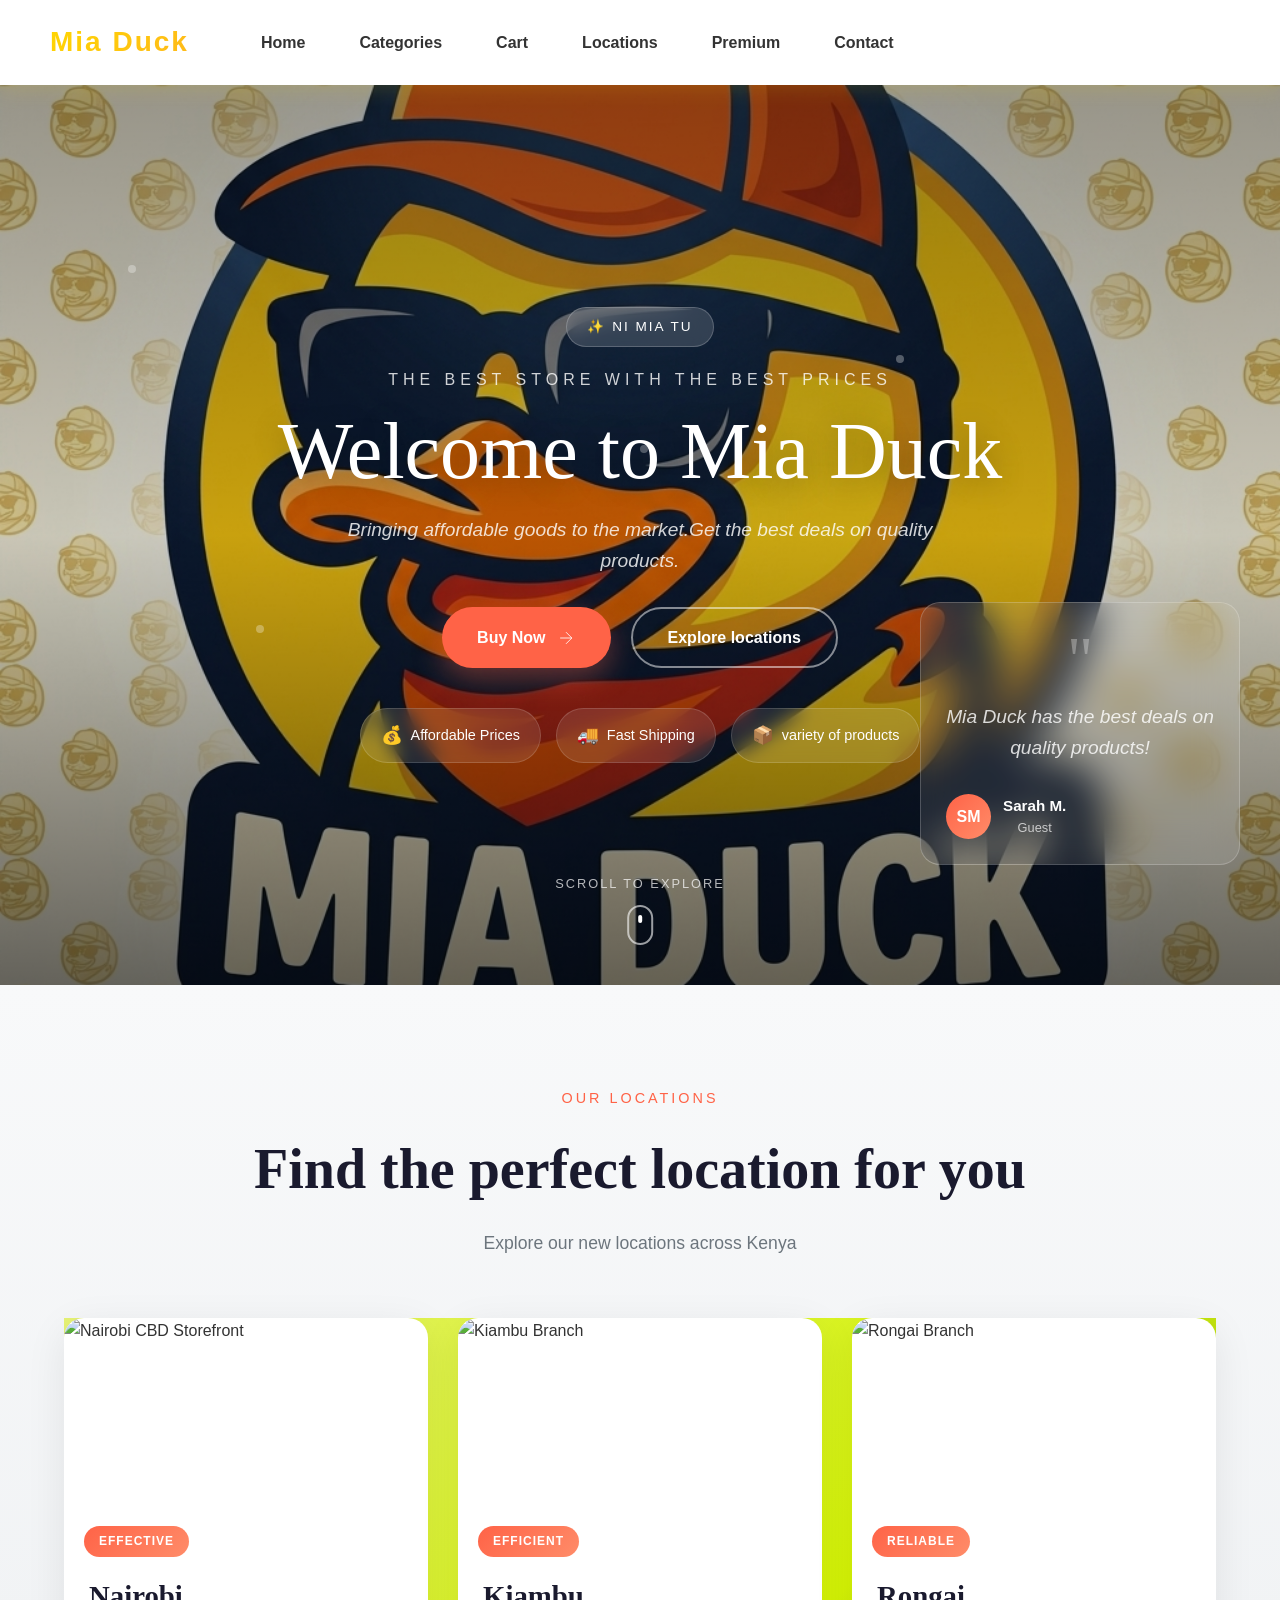
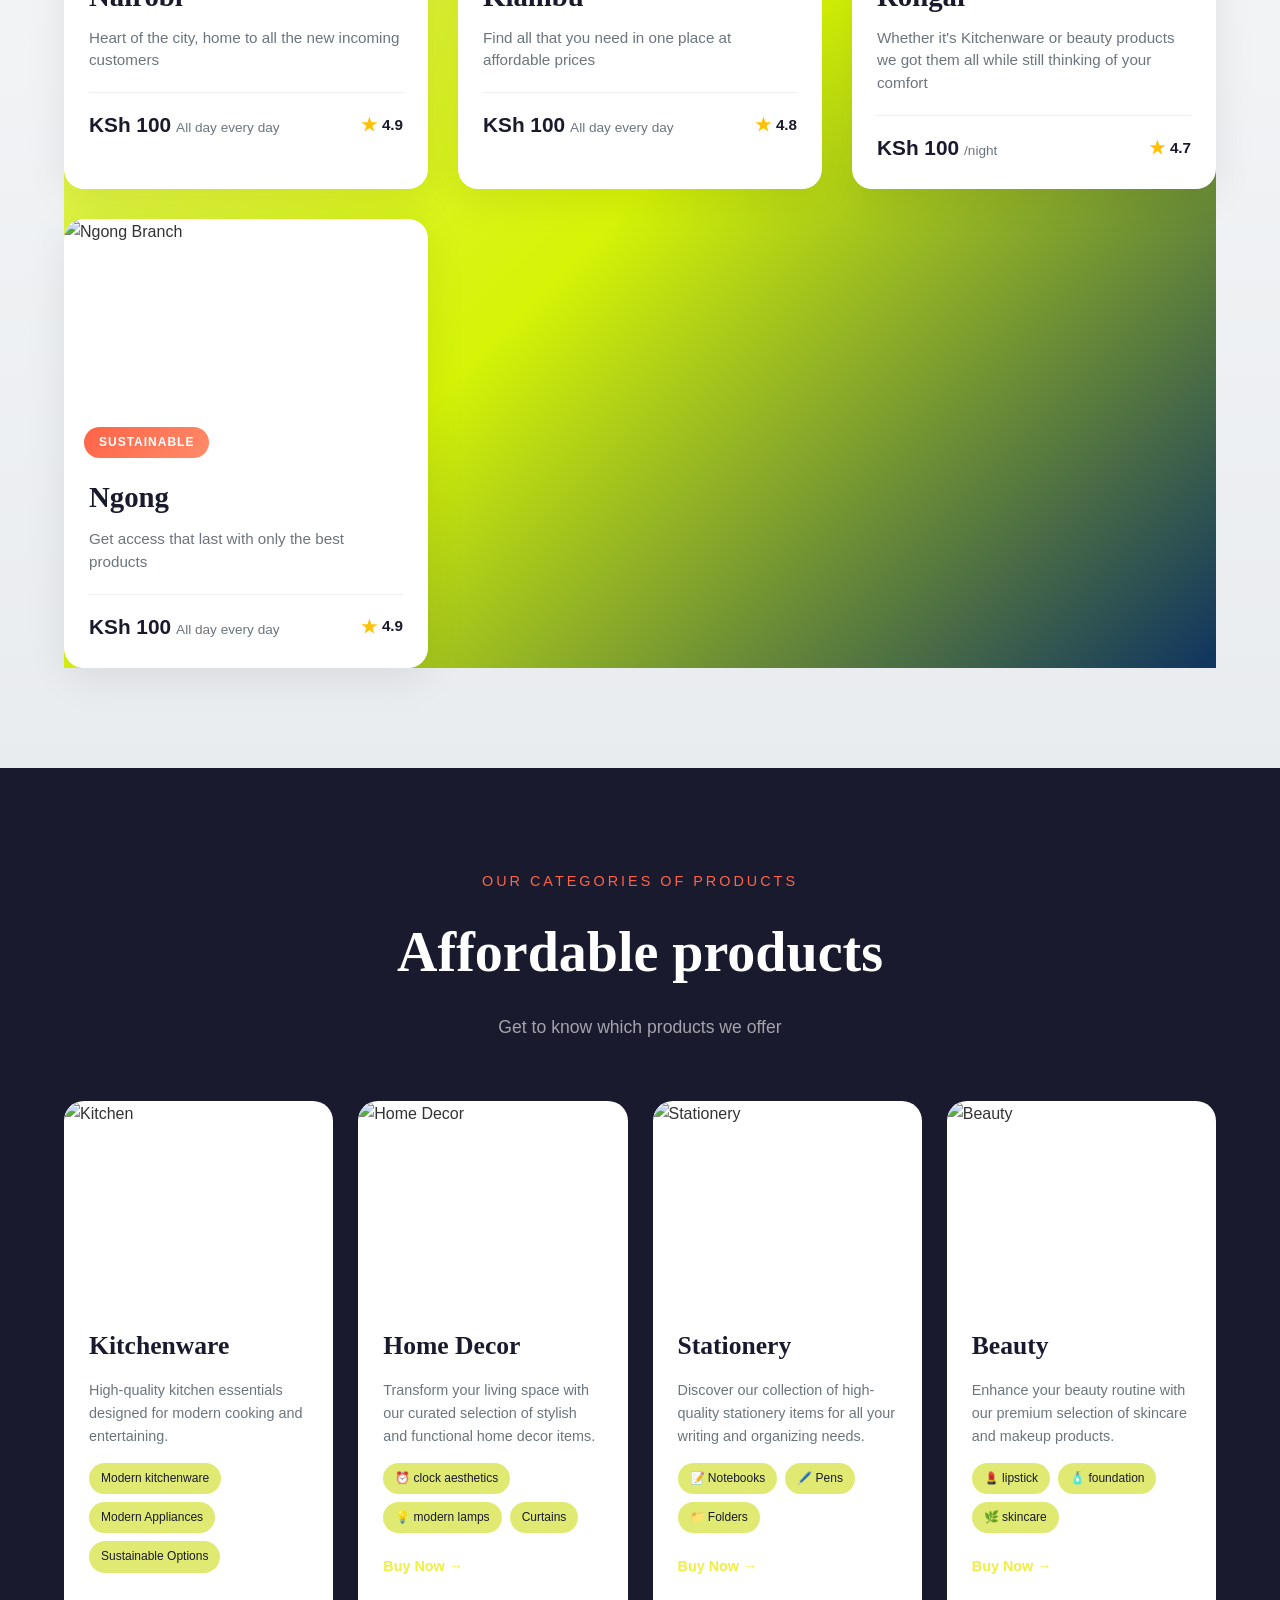
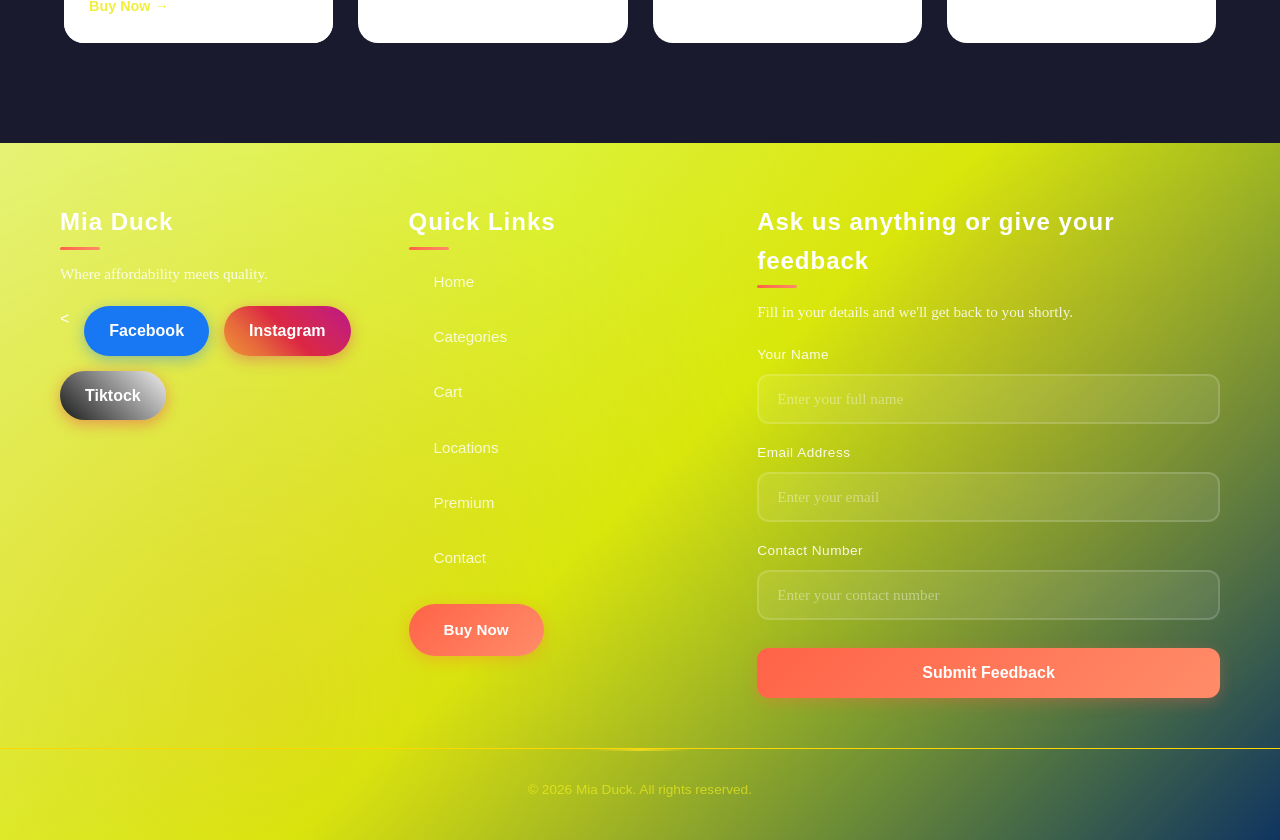
==== index.html @ 09e0064b "Fix : force case rename to lowercase index.html" ====
<!DOCTYPE html>
<html lang="en">
<head>
    <meta charset="UTF-8">
    <meta name="viewport" content="width=device-width, initial-scale=1.0">
    <title>Mia Duck</title>
    <link rel="stylesheet" href="home.css">
</head>
<body>
     <nav class="navbar">
        <div class="logo">Mia Duck</div>
        <ul class="nav-links">
            <li><a href="index.html">Home</a></li>
            <li><a href="categories.html">Categories</a></li>
            <li><a href="cart.html">Cart</a></li>
            <li><a href="locations.html">Locations</a></li>
            <li><a href="premium.html">Premium</a></li>
            <li><a href="contact.html">Contact</a>
        </ul>
        
    </nav>
    <header class="hero">
        <!-- Image  Background -->
        <div class="image-bg">
            <img src="Gemini_Generated_Image_yp2f8jyp2f8jyp2f.png" alt="Background Image" style="width: 100%; height: 100%; object-fit: cover; position: absolute; top: 50%; left: 50%; transform: translate(-50%, -50%); min-width: 100%; min-height: 100%;">
        </div>
        
        <!-- Dark Overlay -->
        <div class="vignet-overlay"></div>

        <!-- Floating Particles for Interactivity -->
        <div class="particles">
            <span></span><span></span><span></span><span></span><span></span>
        </div>
        
        <!-- Hero Content Container -->
        <div class="hero-content">
            <div class="hero-badge">✨ Ni mia tu</div>
            <span class="hero-subtitle">The best store with the best prices</span>
            <h1>Welcome to Mia Duck</h1>
            <p class="hero-description">Bringing affordable goods to the market.Get the best deals on quality products.</p>

            <div class="hero-buttons">
                <a href="cart.html#cart" class="btn-primary">
                    <span>Buy Now</span>
                    <svg viewBox="0 0 24 24" fill="none" stroke="currentColor"><path d="M5 12h14M12 5l7 7-7 7"/></svg>
                </a>
                <a href="#locations" class="btn-secondary">Explore locations</a>
            </div>

            <!-- Feature Pills -->
            <div class="feature-pills">
                <div class="pill">
                    <span class="pill-icon">💰</span>
                    <span>Affordable Prices</span>
                </div>
                <div class="pill">
                    <span class="pill-icon">🚚</span>
                    <span>Fast Shipping</span>
                </div>
                <div class="pill">
                    <span class="pill-icon">📦</span>
                    <span>variety of products</span>
                </div>
            </div>
        </div>

        <!-- Scroll Indicator -->
        <div class="scroll-indicator">
            <span>Scroll to explore</span>
            <div class="mouse">
                <div class="wheel"></div>
            </div>
        </div>
        
        <!-- Testimonial Card -->
        <div class="testimonial-card">
            <div class="quote-icon">"</div>
            <p class="testimonial-text">Mia Duck has the best deals on quality products!</p>
            <div class="testimonial-author">
                <div class="author-avatar">SM</div>
                <div class="author-info">
                    <span class="author-name">Sarah M.</span>
                    <span class="author-location">Guest</span>
                </div>
            </div>
        </div>
    </header>

    <!-- Locations Section -->
    <section class="locations-section" id="locations">
        <div class="section-header">
            <span class="section-subtitle">Our Locations</span>
            <h2 class="section-title">Find the perfect location for you</h2>
            <p class="section-description">Explore our new locations across Kenya</p>
        </div>

        <div class="locations-grid">
            <!-- Nairobi -->
            <div class="location-card">
                <div class="card-image">
                    <img src="https://images.unsplash.com/photo-1595991209266-5ff5a3a2f008?w=600&auto=format&fit=crop&q=60&ixlib=rb-4.1.0&ixid=M3wxMjA3fDB8MHxzZWFyY2h8M3x8dG93biUyMHN0b3JlcyUyMGFuZCUyMHNob3BzJTIwaW5zaWRlfGVufDB8fDB8fHww" alt="Nairobi CBD Storefront">
                    <div class="card-overlay">
                        <span class="view-btn">View Details</span>
                    </div>
                </div>
                <div class="card-content">
                    <div class="location-badge">Effective</div>
                    <h3 class="location-name">Nairobi</h3>
                    <p class="location-desc">Heart of the city, home to all the new incoming customers</p>
                    <div class="card-footer">
                        <div class="price">
                            <span class="price-amount">KSh 100</span>
                            <span class="price-period">All day every day</span>
                        </div>
                        <div class="rating">
                            <span class="star">★</span>
                            <span>4.9</span>
                        </div>
                    </div>
                </div>
            </div>

            <!-- Kiambu -->
            <div class="location-card">
                <div class="card-image">
                    <img src="https://images.unsplash.com/photo-1687703817595-2c6bf55e53c0?w=600&auto=format&fit=crop&q=60&ixlib=rb-4.1.0&ixid=M3wxMjA3fDB8MHxzZWFyY2h8MTF8fHRvd24lMjBzdG9yZXMlMjBhbmQlMjBzaG9wcyUyMGluc2lkZXxlbnwwfHwwfHx8MA%3D%3D" alt="Kiambu Branch">
                    <div class="card-overlay">
                        <span class="view-btn">View Details</span>
                    </div>
                </div>
                <div class="card-content">
                    <div class="location-badge">Efficient</div>
                    <h3 class="location-name">Kiambu</h3>
                    <p class="location-desc">Find all that you need in one place at affordable prices</p>
                    <div class="card-footer">
                        <div class="price">
                            <span class="price-amount">KSh 100</span>
                            <span class="price-period">All day every day</span>
                        </div>
                        <div class="rating">
                            <span class="star">★</span>
                            <span>4.8</span>
                        </div>
                    </div>
                </div>
            </div>

            <!-- Rongai -->
            <div class="location-card">
                <div class="card-image">
                    <img src="https://images.unsplash.com/photo-1601598851547-4302969d0614?w=600&auto=format&fit=crop&q=60&ixlib=rb-4.1.0&ixid=M3wxMjA3fDB8MHxzZWFyY2h8MTh8fHN0b3JlfGVufDB8fDB8fHww" alt="Rongai Branch">
                    <div class="card-overlay">
                        <span class="view-btn">View Details</span>
                    </div>
                </div>
                <div class="card-content">
                    <div class="location-badge">Reliable</div>
                    <h3 class="location-name">Rongai</h3>
                    <p class="location-desc">Whether it's Kitchenware or beauty products we got them all while still thinking of your comfort</p>
                    <div class="card-footer">
                        <div class="price">
                            <span class="price-amount">KSh 100</span>
                            <span class="price-period">/night</span>
                        </div>
                        <div class="rating">
                            <span class="star">★</span>
                            <span>4.7</span>
                        </div>
                    </div>
                </div>
            </div>

            <!-- Ngong -->
            <div class="location-card">
                <div class="card-image">
                    <img src="https://images.unsplash.com/photo-1441986300917-64674bd600d8?w=600&auto=format&fit=crop&q=60&ixlib=rb-4.1.0&ixid=M3wxMjA3fDB8MHxzZWFyY2h8NHx8c3RvcmV8ZW58MHx8MHx8fDA%3D" alt="Ngong Branch">
                    <div class="card-overlay">
                        <span class="view-btn">View Details</span>
                    </div>
                </div>
                <div class="card-content">
                    <div class="location-badge">Sustainable</div>
                    <h3 class="location-name">Ngong</h3>
                    <p class="location-desc">Get access that last with only the best products</p>
                    <div class="card-footer">
                        <div class="price">
                            <span class="price-amount">KSh 100</span>
                            <span class="price-period">All day every day</span>
                        </div>
                        <div class="rating">
                            <span class="star">★</span>
                            <span>4.9</span>
                        </div>
                    </div>
                </div>
            </div>
        </div>
    </section>

    <!-- categories Section -->
    <section class="categories-section" id="categories">
        <div class="categories-header">
            <span class="categories-subtitle">Our categories of products</span>
            <h2 class="categories-title">Affordable products</h2>
            <p class="categories-description">Get to know which  products we offer</p>
        </div>

        <div class="categories-container">
            <!-- Kitchen -->
            <div class="category-card kitchen">
                <div class="category-image">
                    <img src="https://images.unsplash.com/photo-1556910096-6f5e72db6803?w=600&auto=format&fit=crop&q=60&ixlib=rb-4.1.0&ixid=M3wxMjA3fDB8MHxzZWFyY2h8M3x8a2l0Y2hlbndhcmV8ZW58MHx8MHx8fDA%3D" alt="Kitchen">
                    <div class="category-overlay">
                        <div class="category-icon">🍳</div>
                    </div>
                </div>
                <div class="category-content">
                    <h3 class="category-title">Kitchenware</h3>
                    <p class="category-text">High-quality kitchen essentials designed for modern cooking and entertaining.</p>
                    <div class="category-features">
                        <span> Modern kitchenware</span>
                        <span> Modern Appliances</span>
                        <span> Sustainable Options</span>
                    </div>
                    <a href="cart.html#cart" class="category-link">Buy Now →</a>
                </div>
            </div>

            <!-- home decor -->
            <div class="category-card home-decor">
                <div class="category-image">
                    <img src="https://images.unsplash.com/photo-1590490360182-c33d57733427?w=600&q=80" alt="Home Decor">
                    <div class="category-overlay">
                        <div class="category-icon">🏠</div>
                    </div>
                </div>
                <div class="category-content">
                    <h3 class="category-title">Home Decor</h3>
                    <p class="category-text">Transform your living space with our curated selection of stylish and functional home decor items.</p>
                    <div class="category-features">
                        <span>⏰ clock aesthetics</span>
                        <span>💡 modern lamps</span>
                        <span> Curtains</span>
                    </div>
                    <a href="cart.html#cart" class="category-link">Buy Now →</a>
                </div>
            </div>

            <!-- stationery -->
            <div class="category-card stationery">
                <div class="category-image">
                    <img src="https://images.unsplash.com/photo-1654931800100-2ecf6eee7c64?w=600&auto=format&fit=crop&q=60&ixlib=rb-4.1.0&ixid=M3wxMjA3fDB8MHxzZWFyY2h8Mnx8c3RhdGlvbmVyeXxlbnwwfHwwfHx8MA%3D%3D" alt="Stationery">
                    <div class="category-overlay">
                        <div class="category-icon">✏️</div>
                    </div>
                </div>
                <div class="category-content">
                    <h3 class="category-title">Stationery</h3>
                    <p class="category-text">Discover our collection of high-quality stationery items for all your writing and organizing needs.</p>
                    <div class="category-features">
                        <span>📝 Notebooks</span>
                        <span>🖊️ Pens</span>
                        <span>📁 Folders</span>
                    </div>
                    <a href="cart.html#cart" class="category-link">Buy Now →</a>
                </div>
            </div>

            <!-- Beauty -->
            <div class="category-card beauty">
                <div class="category-image">
                    <img src="https://images.unsplash.com/photo-1512496015851-a90fb38ba796?w=600&auto=format&fit=crop&q=60&ixlib=rb-4.1.0&ixid=M3wxMjA3fDB8MHxzZWFyY2h8NHx8YmVhdXR5JTIwcHJvZHVjdHN8ZW58MHx8MHx8fDA%3D" alt="Beauty">
                    <div class="category-overlay">
                        <div class="category-icon">💄</div>
                    </div>
                </div>
                <div class="category-content">
                    <h3 class="category-title">Beauty</h3>
                    <p class="category-text">Enhance your beauty routine with our premium selection of skincare and makeup products.</p>
                    <div class="category-features">
                        <span> 💄 lipstick</span>
                        <span> 🧴 foundation</span>
                        <span> 🌿 skincare</span>
                    </div>
                    <a href="cart.html#cart" class="category-link">Buy Now →</a>
                </div>
            </div>
        </div>
    </section>

    <!-- Footer with Booking Form -->
    <footer class="footer" id="book">
        <div class="footer-container">
            <div class="footer-section">
                <h3 class="footer-title">Mia Duck</h3>
                <p class="footer-text">Where affordability meets quality.</p>
                <div class="footer-social">
                    <<a href="https://www.facebook.com/xabbinar.tingo/videos/mia-duck/2273597793053835/" target="_blank" class="social-btn facebook">
                        <span>Facebook</span>
                    </a>
                    <a href="https://www.instagram.com/miaducksjongooroad_/" target="_blank" class="social-btn instagram">
                        <span>Instagram</span>
                    </a>
                    <a href="https://www.tiktok.com/discover/mia-duck-store-location" target="_blank" class="social-btn Tiktock">
                        <span>Tiktock</span>
                    </a>
                </div>
            </div>

            <div class="footer-section">
                <h3 class="footer-title">Quick Links</h3>
                <ul class="footer-links">
                    <li><a href="index.html">Home</a></li>
                    <li><a href="categories.html">Categories</a></li>
                    <li><a href="cart.html">Cart</a></li>
                    <li><a href="locations.html">Locations</a></li>
                    <li><a href="premium.html">Premium</a></li>
                    <li><a href="contact.html">Contact</a>
                </ul>
                <a href="cart.html#cart" class="footer-book-btn">Buy Now</a>
            </div>

            <div class="footer-section">
                <h3 class="footer-title">Ask us anything or give your feedback</h3>
                <p class="footer-text">Fill in your details and we'll get back to you shortly.</p>
                <form class="booking-form" action="#" method="post">
                    <div class="form-group">
                        <label for="name">Your Name</label>
                        <input type="text" id="name" name="name" placeholder="Enter your full name" required>
                    </div>
                    <div class="form-group">
                        <label for="email">Email Address</label>
                        <input type="email" id="email" name="email" placeholder="Enter your email" required>
                    </div>
                    <div class="form-group">
                        <label for="address">Contact Number</label>
                        <input type="text" id="address" name="address" placeholder="Enter your contact number" required>
                    </div>
                    <button type="submit" class="submit-btn">Submit Feedback</button>
                </form>
            </div>
        </div>
        <div class="footer-bottom">
            <p>&copy; 2026 Mia Duck. All rights reserved.</p>
        </div>
    </footer>
    <script src ="script.js"></script>
</body>
</html>
---- home.css ----
:root {
    /* Primary Theme Colors - YELLOW PALETTE */
    --primary-yellow: #ffd700;
    --primary-yellow-light: #ffed4e;
    --primary-yellow-dark: #ffb81c;
    
    /* Accent Colors */
    --dark-bg: #1a1a1a;
    --light-bg: #f8f8f8;
    --text-primary: #333;
    --text-light: #666;
    --white: #ffffff;
    
    /* Transitions & Effects */
    --transition: all 0.3s cubic-bezier(0.4, 0, 0.2, 1);
    --shadow: 0 4px 20px rgba(255, 215, 0, 0.15);
    --shadow-hover: 0 12px 40px rgba(255, 215, 0, 0.25);
}

* {
    margin: 0;
    padding: 0;
    box-sizing: border-box;
}

body {
    font-family: 'Segoe UI', Tahoma, Geneva, Verdana, sans-serif;
    color: var(--text-primary);
    background-color: var(--light-bg);
    line-height: 1.6;
}

/* =====================
   2. NAVIGATION STYLING
   ===================== */

nav {
    /* Navigation container with yellow accent */
    display: flex;
    justify-content: space-between;
    align-items: center;
    padding: 20px 50px;
    background: var(--white);
    box-shadow: var(--shadow);
    position: sticky;
    top: 0;
    z-index: 100;
    transition: var(--transition);
}

nav:hover {
    box-shadow: var(--shadow-hover);
}

.logo {
    /* Mia Duck Logo */
    font-size: 28px;
    font-weight: 800;
    background: linear-gradient(135deg, var(--primary-yellow), var(--primary-yellow-dark));
    -webkit-background-clip: text;
    -webkit-text-fill-color: transparent;
    background-clip: text;
    letter-spacing: 2px;
}

.nav-links {
    /* Navigation menu list */
    display: flex;
    list-style: none;
    gap: 30px;
    flex: 1;
    margin-left: 60px;
}

.nav-links a {
    /* Navigation links styling */
    color: var(--text-primary);
    text-decoration: none;
    font-weight: 600;
    padding: 8px 12px;
    border-radius: 4px;
    transition: var(--transition);
    position: relative;
}

.nav-links a::after {
    /* Underline animation effect on hover */
    content: '';
    position: absolute;
    bottom: 0;
    left: 0;
    width: 0;
    height: 3px;
    background: var(--primary-yellow);
    border-radius: 2px;
    transition: width 0.3s ease;
}

.nav-links a:hover::after {
    width: 100%;
}

.nav-cta-oval {
    /* Call-to-action button with yellow background */
    background: var(--primary-yellow);
    color: var(--dark-bg);
    padding: 12px 28px;
    border-radius: 25px;
    text-decoration: none;
    font-weight: 700;
    transition: var(--transition);
    cursor: pointer;
    border: 2px solid var(--primary-yellow);
}

.nav-cta-oval:hover {
    background: transparent;
    color: var(--primary-yellow);
    transform: translateY(-2px);
    box-shadow: 0 6px 20px rgba(255, 215, 0, 0.3);
}


/* Hero Section Styles */
.hero {
    display: flex;
    flex-direction: column;
    align-items: center;
    justify-content: center;
    height: 100vh;
    width: 100%;
    position: relative;
    background-size: cover;
    background-position: center;
    color: white;
    text-align: center;
    overflow: hidden;
} 

/*  image bg */
.image-bg {
    position: absolute;
    top: 0;
    left: 0;
    width: 100%;
    height: 100%;
    overflow: hidden;
    z-index: 1;
}

.image-bg img {
    width: 100%;
    height: 100%;
    object-fit: cover;
    position: absolute;
    top: 50%;
    left: 50%;
    transform: translate(-50%, -50%);

}
    

/* Floating Particles */
.particles {
    position: absolute;
    top: 0;
    left: 0;
    width: 100%;
    height: 100%;
    z-index: 3;
    pointer-events: none;
}

.particles span {
    position: absolute;
    width: 8px;
    height: 8px;
    background: rgba(255, 255, 255, 0.3);
    border-radius: 50%;
    animation: float-particle 15s infinite;
}

.particles span:nth-child(1) { left: 10%; top: 20%; animation-delay: 0s; }
.particles span:nth-child(2) { left: 20%; top: 60%; animation-delay: 2s; }
.particles span:nth-child(3) { left: 50%; top: 40%; animation-delay: 4s; }
.particles span:nth-child(4) { left: 70%; top: 30%; animation-delay: 6s; }
.particles span:nth-child(5) { left: 85%; top: 70%; animation-delay: 8s; }

@keyframes float-particle {
    0%, 100% { transform: translateY(0) scale(1); opacity: 0.3; }
    50% { transform: translateY(-100px) scale(1.5); opacity: 0.8; }
}

/* Dark Overlay */
.vignet-overlay {
    position: absolute;
    top: 0;
    left: 0;
    width: 100%;
    height: 100%;
    background: linear-gradient(
        180deg,
        rgba(0, 0, 0, 0.4) 0%,
        rgba(0, 0, 0, 0.2) 50%,
        rgba(0, 0, 0, 0.6) 100%
    );
    z-index: 2;
}

/* Hero Content */
.hero-content {
    position: relative;
    z-index: 10;
    max-width: 900px;
    padding: 20px;
    animation: fadeInUp 1s ease-out;
}

@keyframes fadeInUp {
    from { opacity: 0; transform: translateY(30px); }
    to { opacity: 1; transform: translateY(0); }
}

/* Badge */
.hero-badge {
    display: inline-block;
    background: rgba(255, 255, 255, 0.15);
    backdrop-filter: blur(10px);
    border: 1px solid rgba(255, 255, 255, 0.2);
    padding: 8px 20px;
    border-radius: 50px;
    font-size: 0.85rem;
    font-family: 'Montserrat', sans-serif;
    letter-spacing: 2px;
    text-transform: uppercase;
    margin-bottom: 20px;
}

/* Subtitle */
.hero-subtitle {
    font-size: 1rem;
    font-family: 'Montserrat', sans-serif;
    letter-spacing: 5px;
    text-transform: uppercase;
    margin-bottom: 15px;
    display: block;
    color: rgba(255, 255, 255, 0.8);
}

.hero h1 {
    font-size: clamp(2.5rem, 8vw, 5rem);
    font-family: 'Cormorant Garamond', serif;
    font-weight: 400;
    margin: 0 0 20px 0;
    line-height: 1.1;
    text-shadow: 0 4px 30px rgba(0, 0, 0, 0.3);
}

.hero-description {
    font-size: 1.2rem;
    max-width: 600px;
    margin: 0 auto 40px;
    line-height: 1.6;
    color: rgba(255, 255, 255, 0.9);
}

/* Hero Buttons */
.hero-buttons {
    display: flex;
    gap: 20px;
    justify-content: center;
    flex-wrap: wrap;
    margin-bottom: 40px;
}

.btn-primary,
.button-primary {
    display: inline-flex;
    align-items: center;
    gap: 10px;
    background: #ff6347;
    color: white;
    padding: 16px 35px;
    border-radius: 50px;
    text-decoration: none;
    font-family: 'Montserrat', sans-serif;
    font-weight: 600;
    font-size: 1rem;
    transition: all 0.3s ease;
    box-shadow: 0 10px 30px rgba(255, 99, 71, 0.4);
}

.btn-primary:hover,
.button-primary:hover {
    transform: translateY(-3px);
    box-shadow: 0 15px 40px rgba(255, 99, 71, 0.5);
}

.btn-primary svg,
.button-primary svg {
    width: 20px;
    height: 20px;
    transition: transform 0.3s ease;
}

.btn-primary:hover svg,
.button-primary:hover svg {
    transform: translateX(5px);
}

.btn-secondary,
.button-secondary {
    display: inline-block;
    background: transparent;
    color: white;
    padding: 16px 35px;
    border-radius: 50px;
    text-decoration: none;
    font-family: 'Montserrat', sans-serif;
    font-weight: 600;
    font-size: 1rem;
    border: 2px solid rgba(255, 255, 255, 0.5);
    transition: all 0.3s ease;
}

.btn-secondary:hover,
.button-secondary:hover {
    background: rgba(255, 255, 255, 0.1);
    border-color: white;
}

/* Feature Pills */
.feature-pills {
    display: flex;
    gap: 15px;
    justify-content: center;
    flex-wrap: wrap;
}

.pill {
    display: inline-flex;
    align-items: center;
    gap: 8px;
    background: rgba(255, 255, 255, 0.1);
    backdrop-filter: blur(10px);
    padding: 12px 20px;
    border-radius: 50px;
    font-family: 'Montserrat', sans-serif;
    font-size: 0.9rem;
    border: 1px solid rgba(255, 255, 255, 0.15);
    transition: all 0.3s ease;
}

.pill:hover {
    background: rgba(255, 255, 255, 0.2);
    transform: scale(1.05);
}

.pill-icon {
    font-size: 1.1rem;
}

/* Scroll Indicator */
.scroll-indicator {
    position: absolute;
    bottom: 40px;
    left: 50%;
    transform: translateX(-50%);
    z-index: 10;
    display: flex;
    flex-direction: column;
    align-items: center;
    gap: 10px;
    animation: bounce 2s infinite;
}

.scroll-indicator span {
    font-family: 'Montserrat', sans-serif;
    font-size: 0.8rem;
    letter-spacing: 2px;
    text-transform: uppercase;
    opacity: 0.7;
}

.mouse {
    width: 26px;
    height: 40px;
    border: 2px solid rgba(255, 255, 255, 0.6);
    border-radius: 20px;
    position: relative;
}

.wheel {
    width: 4px;
    height: 8px;
    background: white;
    border-radius: 2px;
    position: absolute;
    top: 8px;
    left: 50%;
    transform: translateX(-50%);
    animation: scroll-wheel 1.5s infinite;
}

@keyframes bounce {
    0%, 100% { transform: translateX(-50%) translateY(0); }
    50% { transform: translateX(-50%) translateY(10px); }
}

@keyframes scroll-wheel {
    0% { opacity: 1; top: 8px; }
    100% { opacity: 0; top: 20px; }
}

/* Testimonial Card */
.testimonial-card {
    position: absolute;
    bottom: 120px;
    right: 40px;
    z-index: 10;
    background: rgba(255, 255, 255, 0.1);
    backdrop-filter: blur(20px);
    border: 1px solid rgba(255, 255, 255, 0.2);
    border-radius: 20px;
    padding: 25px;
    max-width: 320px;
    animation: fadeInRight 1s ease-out 0.5s both;
}

@keyframes fadeInRight {
    from { opacity: 0; transform: translateX(30px); }
    to { opacity: 1; transform: translateX(0); }
}

.quote-icon {
    font-size: 4rem;
    line-height: 1;
    color: rgba(255, 255, 255, 0.3);
    font-family: Georgia, serif;
}

.testimonial-text {
    font-size: 0.95rem;
    line-height: 1.6;
    margin: 10px 0 20px;
    color: rgba(255, 255, 255, 0.9);
}

.testimonial-author {
    display: flex;
    align-items: center;
    gap: 12px;
}

.author-avatar {
    width: 45px;
    height: 45px;
    background: linear-gradient(135deg, #ff6347, #ff8c69);
    border-radius: 50%;
    display: flex;
    align-items: center;
    justify-content: center;
    font-family: 'Montserrat', sans-serif;
    font-weight: 600;
    font-size: 1rem;
}

.author-info {
    display: flex;
    flex-direction: column;
}

.author-name {
    font-family: 'Montserrat', sans-serif;
    font-weight: 600;
    font-size: 0.95rem;
}

.author-location {
    font-family: 'Montserrat', sans-serif;
    font-size: 0.8rem;
    opacity: 0.7;
}

/* Responsive */
@media (max-width: 768px) {
    .hero-buttons {
        flex-direction: column;
        align-items: center;
    }
    
    .testimonial-card {
        position: relative;
        bottom: auto;
        right: auto;
        margin: 40px auto;
        max-width: 90%;
    }
    
    .feature-pills {
        gap: 10px;
    }
    
    .pill {
        padding: 10px 15px;
        font-size: 0.8rem;
    }
}



/* Footer Styles */
.footer {
    background: linear-gradient(135deg, #e6f275 0%, #d5f406 50%, #0f3460 100%);
    padding: 60px 0 20px;
    position: relative;
    overflow: hidden;
}

.footer::before {
    content: '';
    position: absolute;
    top: 0;
    left: 0;
    width: 100%;
    height: 100%;
    background: 
        radial-gradient(circle at 20% 80%, rgba(255, 99, 71, 0.15) 0%, transparent 50%),
        radial-gradient(circle at 80% 20%, rgba(255, 99, 71, 0.12) 0%, transparent 40%),
        radial-gradient(circle at 50% 50%, rgba(255, 99, 71, 0.05) 0%, transparent 70%);
    pointer-events: none;
    animation: footerGlow 8s ease-in-out infinite alternate;
}

@keyframes footerGlow {
    0% { opacity: 0.8; }
    100% { opacity: 1; }
}

.footer-container {
    max-width: 1200px;
    margin: 0 auto;
    padding: 0 20px;
    display: grid;
    grid-template-columns: 1fr 1fr 1.5fr;
    gap: 40px;
    position: relative;
    z-index: 1;
}

.footer-section {
    color: white;
    transition: transform 0.3s ease;
}

.footer-section:hover {
    transform: translateY(-5px);
}

.footer-title {
    font-family: 'Montserrat', sans-serif;
    font-size: 1.5rem;
    font-weight: 700;
    margin-bottom: 20px;
    color: #fff;
    letter-spacing: 1px;
    position: relative;
    display: inline-block;
}

.footer-title::after {
    content: '';
    position: absolute;
    bottom: -8px;
    left: 0;
    width: 40px;
    height: 3px;
    background: linear-gradient(90deg, #ff6347, #ff8c69);
    border-radius: 2px;
    transition: width 0.3s ease;
}

.footer-section:hover .footer-title::after {
    width: 80px;
}

.footer-text {
    font-family: 'Georgia', serif;
    font-size: 0.95rem;
    line-height: 1.6;
    opacity: 0.85;
    margin-bottom: 20px;
}

.footer-social {
    display: flex;
    gap: 15px;
    flex-wrap: wrap;
}

.contact-card.social {
    grid-column: 1 / -1;
    max-width: 500px;
    margin: 0 auto;
}

.social-links {
    display: flex;
    justify-content: center;
    gap: 15px;
    flex-wrap: wrap;
    margin-top: 15px;
}

.social-btn {
    display: flex;
    align-items: center;
    justify-content: center;
    padding: 12px 25px;
    border-radius: 30px;
    text-decoration: none;
    color: white;
    font-weight: 600;
    transition: transform 0.3s, box-shadow 0.3s;
}

.social-btn:hover {
    transform: scale(1.1);
}

.social-btn.facebook {
    background: #1877f2;
    box-shadow: 0 4px 15px rgba(24, 119, 242, 0.4);
}

.social-btn.instagram {
    background: linear-gradient(45deg, #f09433, #e6683c, #dc2743, #cc2366, #bc1888);
    box-shadow: 0 4px 15px rgba(225, 48, 108, 0.4);
}


.social-btn.Tiktock {
    background: linear-gradient(45deg, #191a1a, #f0eeef);
    box-shadow: 0 4px 15px rgba(238, 29, 82, 0.4);
}

.footer-links {
    list-style: none;
    padding: 0;
    margin: 0 0 25px 0;
}

.footer-links li {
    margin-bottom: 15px;
    position: relative;
}

.footer-links li a {
    color: rgba(255, 255, 255, 0.8);
    text-decoration: none;
    font-family: 'Montserrat', sans-serif;
    font-size: 0.95rem;
    transition: all 0.3s ease;
    display: inline-block;
    position: relative;
    padding: 8px 0;
    padding-left: 25px;
}

.footer-links li a::before {
    content: '→';
    position: absolute;
    left: 0;
    opacity: 0;
    transform: translateX(-10px);
    transition: all 0.3s ease;
    color: #ff6347;
}

.footer-links li a::after {
    content: '';
    position: absolute;
    bottom: 0;
    left: 0;
    width: 0;
    height: 2px;
    background: linear-gradient(90deg, #ff6347, #ff8c69);
    transition: width 0.3s ease;
}

.footer-links li a:hover {
    opacity: 1;
    padding-left: 30px;
    color: #fff;
}

.footer-links li a:hover::before {
    opacity: 1;
    transform: translateX(0);
}

.footer-links li a:hover::after {
    width: 100%;
}

.footer-book-btn {
    display: inline-block;
    padding: 14px 35px;
    background: linear-gradient(135deg, #ff6347, #ff8c69);
    color: white;
    text-decoration: none;
    border-radius: 50px;
    font-family: 'Montserrat', sans-serif;
    font-weight: 600;
    font-size: 0.95rem;
    transition: all 0.4s cubic-bezier(0.175, 0.885, 0.32, 1.275);
    box-shadow: 0 4px 15px rgba(255, 99, 71, 0.3);
    position: relative;
    overflow: hidden;
}

.footer-book-btn::before {
    content: '';
    position: absolute;
    top: 0;
    left: 0;
    width: 100%;
    height: 100%;
    background: linear-gradient(135deg, #ff8c69, #ffa07a);
    opacity: 0;
    transition: opacity 0.3s ease;
}

.footer-book-btn:hover {
    transform: translateY(-4px) scale(1.02);
    box-shadow: 0 12px 35px rgba(255, 99, 71, 0.5);
}

.footer-book-btn:hover::before {
    opacity: 1;
}

/* Booking Form */
.booking-form {
    display: flex;
    flex-direction: column;
    gap: 18px;
}

.form-group {
    display: flex;
    flex-direction: column;
    gap: 8px;
    position: relative;
}

.form-group label {
    font-family: 'Montserrat', sans-serif;
    font-size: 0.85rem;
    font-weight: 500;
    color: rgba(255, 255, 255, 0.9);
    letter-spacing: 0.5px;
    transition: color 0.3s ease;
}

.form-group input {
    padding: 14px 18px;
    border: 2px solid rgba(255, 255, 255, 0.15);
    border-radius: 12px;
    background: rgba(255, 255, 255, 0.08);
    color: white;
    font-family: 'Georgia', serif;
    font-size: 0.95rem;
    transition: all 0.3s ease;
    outline: none;
}

.form-group input::placeholder {
    color: rgba(255, 255, 255, 0.4);
}

.form-group input:focus {
    border-color: #ff6347;
    background: rgba(255, 255, 255, 0.12);
    box-shadow: 0 0 0 4px rgba(255, 99, 71, 0.15);
    transform: translateX(5px);
}

.form-group input:focus + label {
    color: #ff6347;
}

.submit-btn {
    padding: 16px 35px;
    background: linear-gradient(135deg, #ff6347, #ff8c69);
    color: white;
    border: none;
    border-radius: 12px;
    font-family: 'Montserrat', sans-serif;
    font-weight: 600;
    font-size: 1rem;
    cursor: pointer;
    transition: all 0.4s cubic-bezier(0.175, 0.885, 0.32, 1.275);
    box-shadow: 0 4px 15px rgba(255, 99, 71, 0.3);
    margin-top: 10px;
    position: relative;
    overflow: hidden;
}

.submit-btn::before {
    content: '';
    position: absolute;
    top: 0;
    left: -100%;
    width: 100%;
    height: 100%;
    background: linear-gradient(90deg, transparent, rgba(255,255,255,0.3), transparent);
    transition: left 0.5s ease;
}

.submit-btn:hover {
    transform: translateY(-4px) scale(1.02);
    box-shadow: 0 12px 40px rgba(255, 99, 71, 0.6);
}

.submit-btn:hover::before {
    left: 100%;
}

.submit-btn:active {
    transform: translateY(-1px) scale(0.98);
}

.footer-bottom {
    text-align: center;
    padding: 30px 20px 20px;
    margin-top: 50px;
    border-top: 1px solid var(--primary-yellow);
    position: relative;
}

.footer-bottom::before {
    content: '';
    position: absolute;
    top: 0;
    left: 50%;
    transform: translateX(-50%);
    width: 100px;
    height: 2px;
    background: linear-gradient(90deg, transparent, #ead624, transparent);
}

.footer-bottom p {
    color: rgba(250, 247, 30, 0.6);
    font-family: 'Montserrat', sans-serif;
    font-size: 0.85rem;
    margin: 0;
    transition: color 0.3s ease;
}

.footer-bottom:hover p {
    color: rgba(237, 227, 35, 0.9);
}

/* Footer Responsive */
@media (max-width: 900px) {
    .footer-container {
        grid-template-columns: 1fr 1fr;
    }
    
    .footer-section:last-child {
        grid-column: span 2;
    }
}

@media (max-width: 600px) {
    .footer-container {
        grid-template-columns: 1fr;
    }
    
    .footer-section:last-child {
        grid-column: span 1;
    }
    
    .footer {
        padding: 40px 0 15px;
    }
    
    .footer-title {
        font-size: 1.3rem;
    }
} 
    

h1 em {
    font-style: italic;
    color: #ff6347;
}

.hero p {
    font-family: "Montserrat", sans-serif;
    font-style: italic;
    font-size: 1.2rem;
    margin-bottom: 30px;
    font-family: 'Franklin Gothic Medium', 'Arial Narrow', Arial, sans-serif;
    opacity: 0.9;
}

/* Oval Divs */
.oval-buttons {
    display: flex;
    gap: 15px;
    justify-content: center;
}

.oval-button {
    border: 3px solid rgb(18, 17, 17);
    background-color: white;
    color: rgb(10, 9, 9);
    width: 220px; /* Fixed width for uniformity */
    height: 65px; /* Fixed height for uniformity */;
    border-radius: 100px; /* Oval shape */
    text-decoration: none;
    font-size: 0.9rem;
    font-family: "Montserrat", sans-serif;
    display: flex;
    align-items: center;
    justify-content: center;
    transition: background-color 0.3s ease, color 0.3s ease;
     text-transform: uppercase;
}

.fill {
    background-color: warm sand color;
    color: white;

} 

.outline {
    border: 1px solid rgba(255, 255, 255, 0.5);
    color: white;
}

/* ========================
   LOCATIONS SECTION
   ======================== */
.locations-section {
    padding: 100px 5%;
    background: linear-gradient(180deg, #f8f9fa 0%, #e9ecef 100%);
}

.section-header {
    text-align: center;
    margin-bottom: 60px;
}

.section-subtitle {
    display: inline-block;
    font-family: 'Montserrat', sans-serif;
    font-size: 0.9rem;
    letter-spacing: 3px;
    text-transform: uppercase;
    color: #ff6347;
    margin-bottom: 15px;
}

.section-title {
    font-family: 'Cormorant Garamond', serif;
    font-size: clamp(2rem, 5vw, 3.5rem);
    color: #1a1a2e;
    margin: 0 0 15px 0;
}

.section-description {
    font-family: 'Montserrat', sans-serif;
    font-size: 1.1rem;
    color: #6c757d;
    max-width: 500px;
    margin: 0 auto;
}

/* Locations Grid */
.locations-grid {
    display: grid;
    grid-template-columns: repeat(auto-fit, minmax(280px, 1fr));
    gap: 30px;
    max-width: 1400px;
    margin: 0 auto;
    background: linear-gradient(135deg, #e6f275 0%, #d5f406 50%, #0f3460 100%);
    padding: 100px,100px;
}

/* Location Card */
.location-card {
    background: white;
    border-radius: 20px;
    overflow: hidden;
    box-shadow: 0 10px 40px rgba(0, 0, 0, 0.08);
    transition: all 0.4s cubic-bezier(0.175, 0.885, 0.32, 1.275);
    cursor: pointer;
}

.location-card:hover {
    transform: translateY(-10px);
    box-shadow: 0 20px 60px rgba(0, 0, 0, 0.15);
}

/* Card Image */
.card-image {
    position: relative;
    height: 220px;
    overflow: hidden;
}

.card-image img {
    width: 100%;
    height: 100%;
    object-fit: cover;
    transition: transform 0.5s ease;
}

.location-card:hover .card-image img {
    transform: scale(1.1);
}

/* Card Overlay */
.card-overlay {
    position: absolute;
    top: 0;
    left: 0;
    width: 100%;
    height: 100%;
    background: linear-gradient(to top, rgba(0, 0, 0, 0.7) 0%, transparent 50%);
    display: flex;
    align-items: flex-end;
    justify-content: center;
    padding-bottom: 20px;
    opacity: 0;
    transition: opacity 0.3s ease;
}

.location-card:hover .card-overlay {
    opacity: 1;
}

.view-btn {
    background: white;
    color: #1a1a2e;
    padding: 10px 25px;
    border-radius: 50px;
    font-family: 'Montserrat', sans-serif;
    font-size: 0.85rem;
    font-weight: 600;
    text-transform: uppercase;
    letter-spacing: 1px;
    transform: translateY(20px);
    transition: transform 0.3s ease;
}

.location-card:hover .view-btn {
    transform: translateY(0);
}

/* Card Content */
.card-content {
    padding: 25px;
    position: relative;
}

.location-badge {
    position: absolute;
    top: -12px;
    left: 20px;
    background: linear-gradient(135deg, #ff6347, #ff8c69);
    color: white;
    padding: 6px 15px;
    border-radius: 50px;
    font-family: 'Montserrat', sans-serif;
    font-size: 0.75rem;
    font-weight: 600;
    text-transform: uppercase;
    letter-spacing: 1px;
}

.location-name {
    font-family: 'Cormorant Garamond', serif;
    font-size: 1.8rem;
    color: #1a1a2e;
    margin: 10px 0 8px 0;
}

.location-desc {
    font-family: 'Montserrat', sans-serif;
    font-size: 0.95rem;
    color: #6c757d;
    margin-bottom: 20px;
    line-height: 1.5;
}

/* Card Footer */
.card-footer {
    display: flex;
    justify-content: space-between;
    align-items: center;
    padding-top: 15px;
    border-top: 1px solid #eee;
}

.price {
    display: flex;
    align-items: baseline;
    gap: 5px;
}

.price-amount {
    font-family: 'Montserrat', sans-serif;
    font-size: 1.3rem;
    font-weight: 700;
    color: #1a1a2e;
}

.price-period {
    font-family: 'Montserrat', sans-serif;
    font-size: 0.85rem;
    color: #6c757d;
}

.rating {
    display: flex;
    align-items: center;
    gap: 5px;
    font-family: 'Montserrat', sans-serif;
    font-size: 0.95rem;
    font-weight: 600;
    color: #1a1a2e;
}

.star {
    color: #ffc107;
    font-size: 1.1rem;
}

/* Responsive */
@media (max-width: 768px) {
    .locations-section {
        padding: 60px 5%;
    }
    
    .locations-grid {
        grid-template-columns: 1fr;
        gap: 20px;
    }
    
    .card-image {
        height: 200px;
    }
}


.oval-button:hover {
    transform: translateY(-5px)/* Subtle lift on hover */;
    box-shadow: 0 10px 20px rgba(0, 0, 0, 0.3);
};








.outline:hover {
    background-color: white;
    color: black;
    border-color: white;
}

.testimonial {
    font-style: italic;
    font-size: 1.2rem;
    margin-top: 40px;
    color: #333;
    max-width: 600px;
    text-align: center;
    opacity: 0.8;
}

/* ========================
   CATEGORIES SECTION
   ======================== */
.categories-section {
    padding: 100px 5%;
    background: #1a1a2e;
}

.categories-header {
    text-align: center;
    margin-bottom: 60px;
}

.categories-subtitle {
    display: inline-block;
    font-family: 'Montserrat', sans-serif;
    font-size: 0.9rem;
    letter-spacing: 3px;
    text-transform: uppercase;
    color: #ff6347;
    margin-bottom: 15px;
}

.categories-title {
    font-family: 'Cormorant Garamond', serif;
    font-size: clamp(2rem, 5vw, 3.5rem);
    color: white;
    margin: 0 0 15px 0;
}

.categories-description {
    font-family: 'Montserrat', sans-serif;
    font-size: 1.1rem;
    color: rgba(255, 255, 255, 0.6);
    max-width: 500px;
    margin: 0 auto;
}

/* Categories Container */
.categories-container {
    display: grid;
    grid-template-columns: repeat(4, 1fr);
    gap: 25px;
    max-width: 1400px;
    margin: 0 auto;
}

/* Category Card */
.category-card {
    background: white;
    border-radius: 20px;
    overflow: hidden;
    transition: all 0.4s cubic-bezier(0.175, 0.885, 0.32, 1.275);
    cursor: pointer;
}

.category-card:hover {
    transform: translateY(-15px) scale(1.02);
    box-shadow: 0 25px 50px rgba(0, 0, 0, 0.3);
}

/* Category Image */
.category-image {
    position: relative;
    height: 200px;
    overflow: hidden;
}

.category-image img {
    width: 100%;
    height: 100%;
    object-fit: cover;
    transition: transform 0.5s ease;
}

.category-card:hover .category-image img {
    transform: scale(1.15);
}

/* Category Overlay */
.category-overlay {
    position: absolute;
    top: 0;
    left: 0;
    width: 100%;
    height: 100%;
    background: linear-gradient(135deg, rgba(255, 99, 71, 0.8) 0%, rgba(255, 140, 105, 0.6) 100%);
    display: flex;
    align-items: center;
    justify-content: center;
    opacity: 0;
    transition: opacity 0.3s ease;
}

.category-card:hover .category-overlay {
    opacity: 1;
}

.category-icon {
    font-size: 3.5rem;
    transform: scale(0.5);
    transition: transform 0.3s ease;
}

.category-card:hover .category-icon {
    transform: scale(1);
}

/* Category Content */
.category-content {
    padding: 25px;
    background: white;
}

.category-title {
    font-family: 'Cormorant Garamond', serif;
    font-size: 1.6rem;
    color: #1a1a2e;
    margin: 0 0 12px 0;
}

.category-text {
    font-family: 'Montserrat', sans-serif;
    font-size: 0.9rem;
    color: #6c757d;
    line-height: 1.6;
    margin-bottom: 15px;
}

/* Category Features */
.category-features {
    display: flex;
    flex-wrap: wrap;
    gap: 8px;
    margin-bottom: 20px;
}

.category-features span {
    background: #e0ea72;
    padding: 6px 12px;
    border-radius: 20px;
    font-family: 'Montserrat', sans-serif;
    font-size: 0.75rem;
    color: #1a1a2e;
    font-weight: 500;
}

/* Category Link */
.category-link {
    display: inline-block;
    color: #f1ee3e;
    font-family: 'Montserrat', sans-serif;
    font-size: 0.9rem;
    font-weight: 600;
    text-decoration: none;
    transition: all 0.3s ease;
}

.category-link:hover {
    color: #1a1a2e;
    padding-left: 5px;
}

/* Responsive */
@media (max-width: 1200px) {
    .categories-container {
        grid-template-columns: repeat(2, 1fr);
    }
}

@media (max-width: 768px) {
    .categories-section {
        padding: 60px 5%;
    }

    .categories-container {
        grid-template-columns: 1fr;
        gap: 20px;
    }
    
    .category-image {
        height: 180px;
    }
}
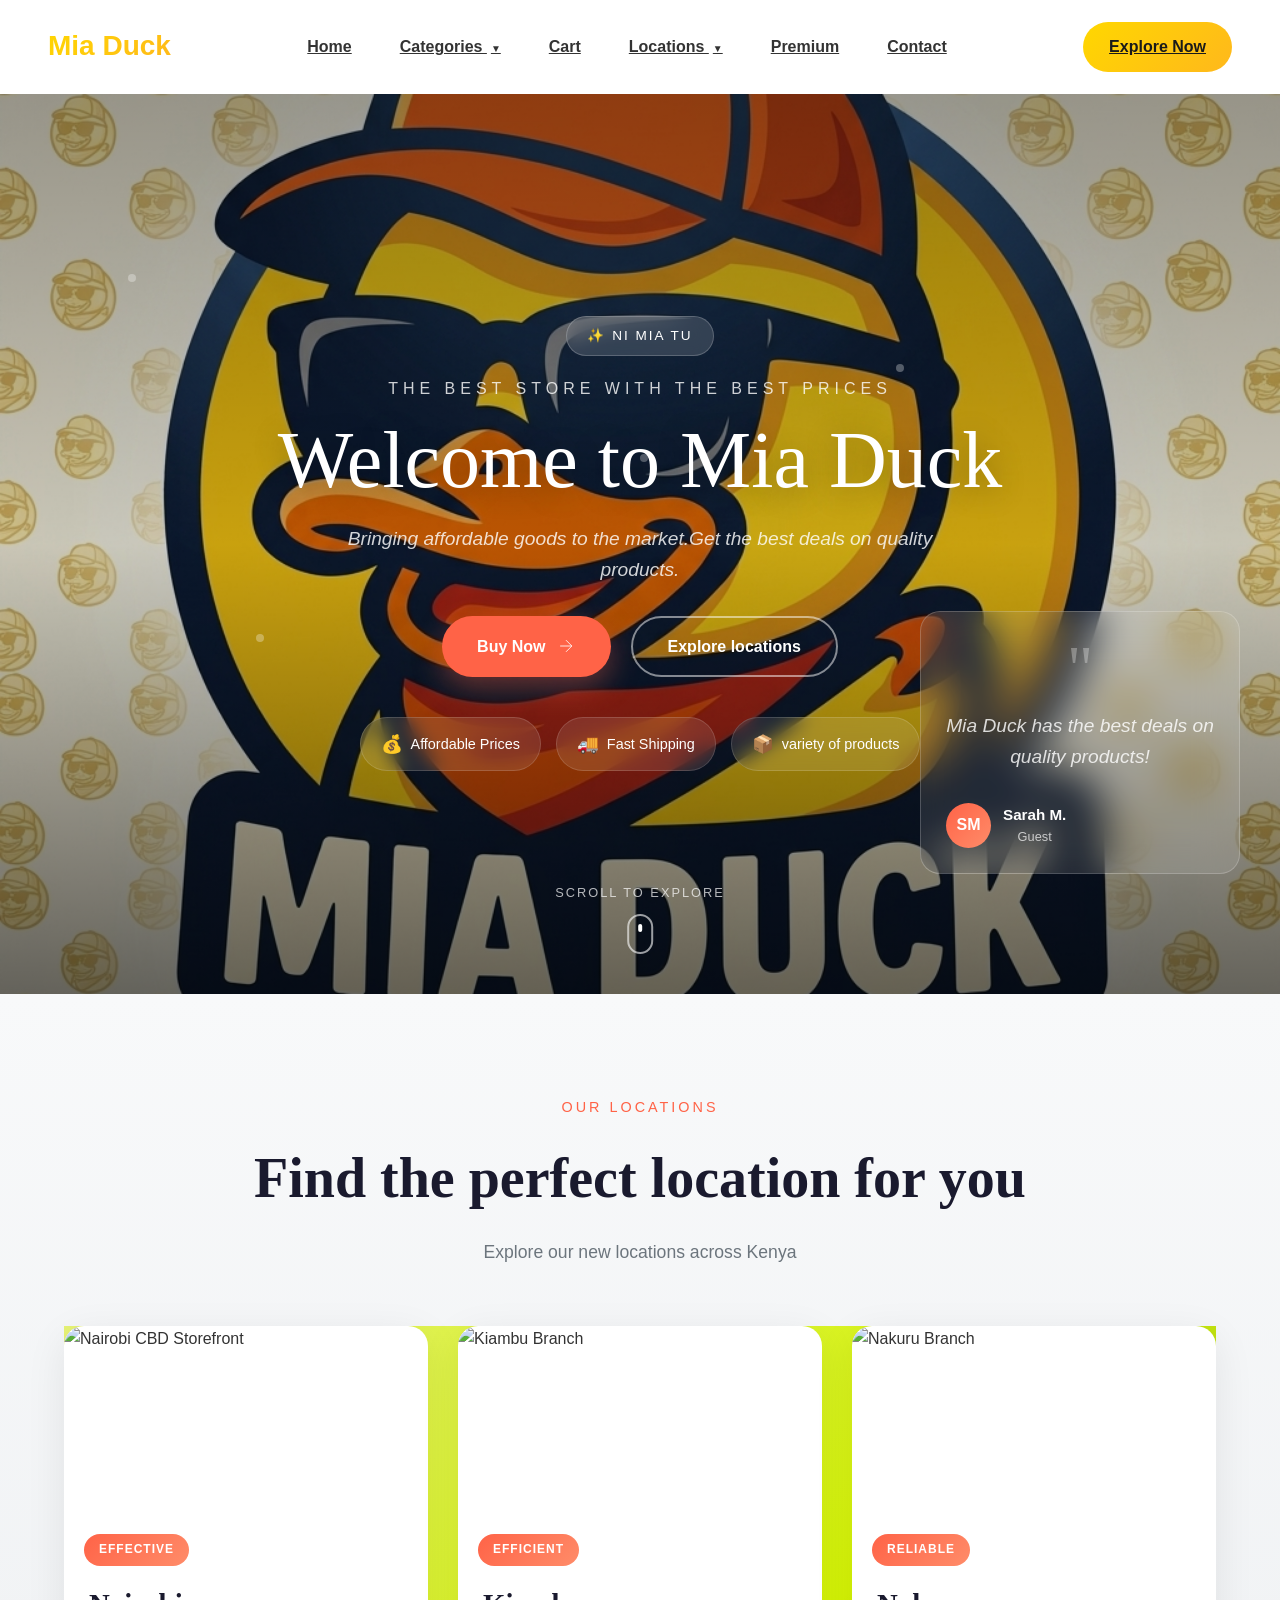
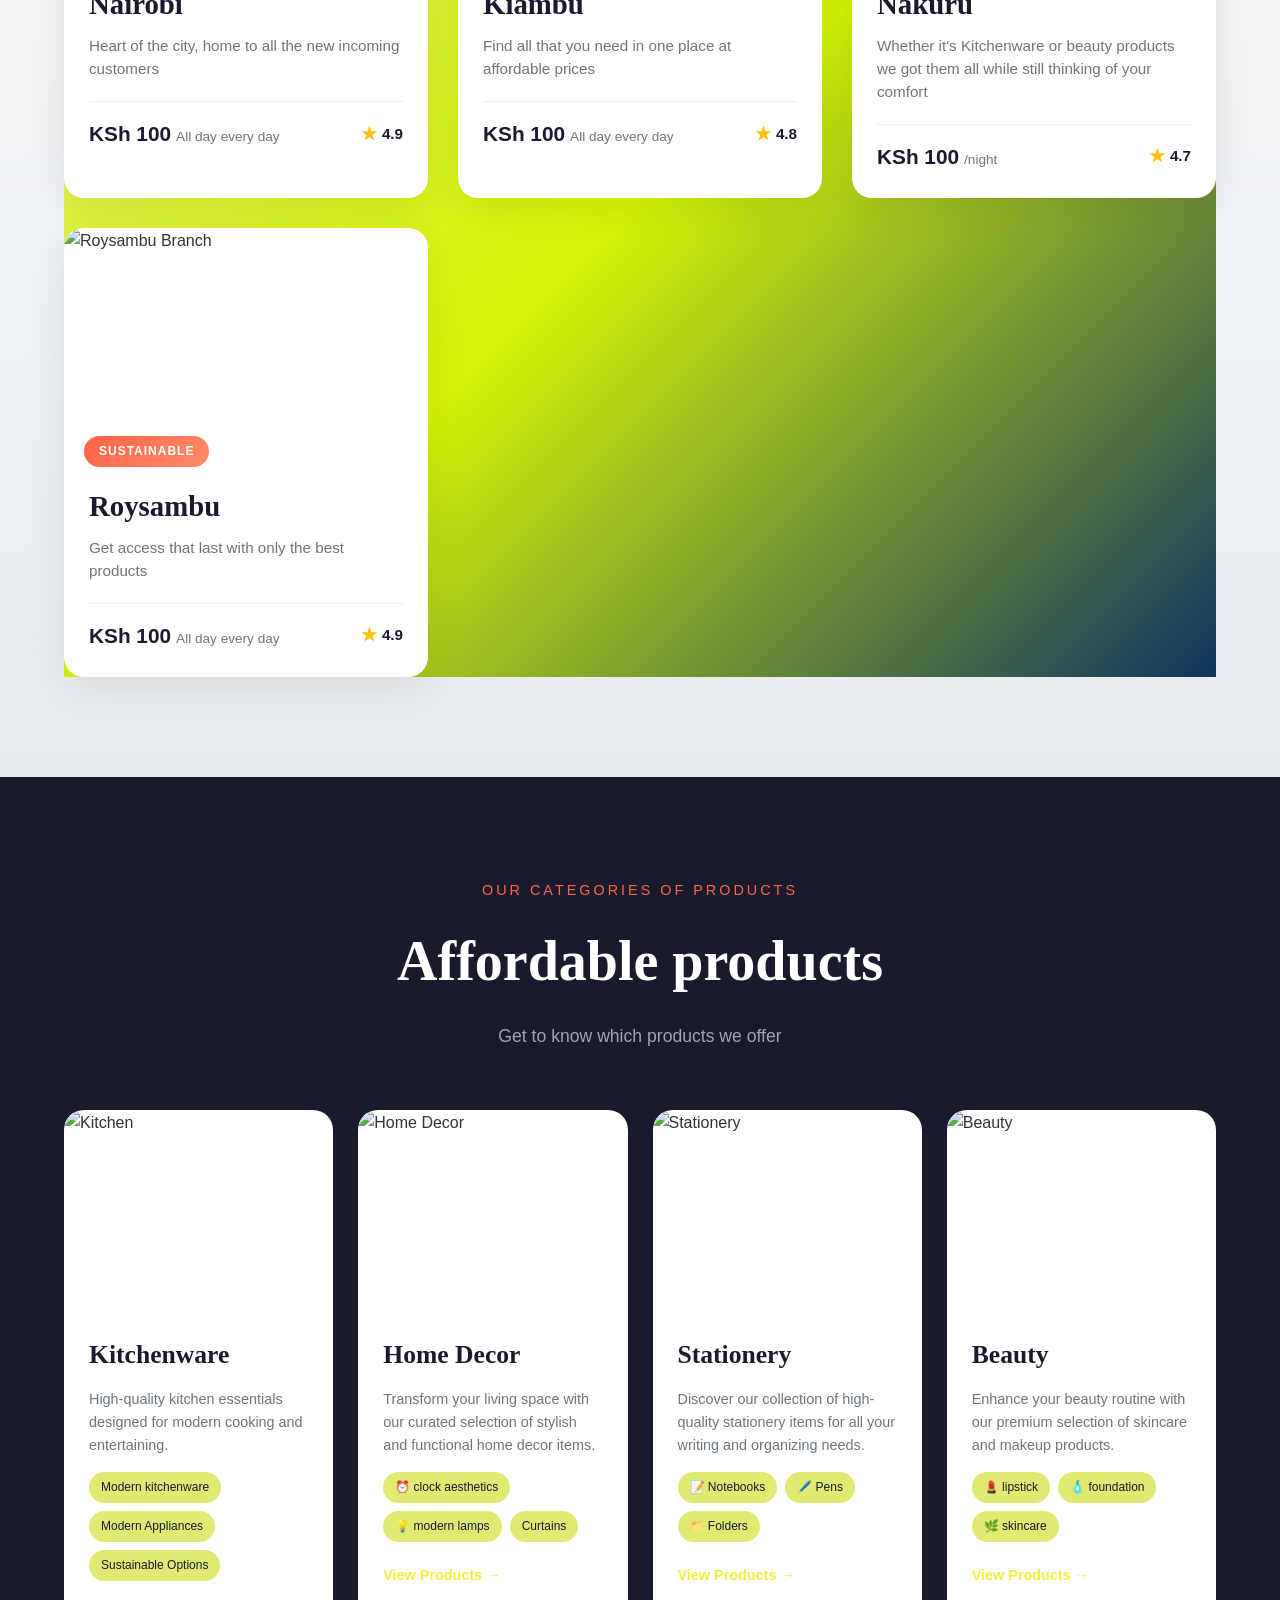
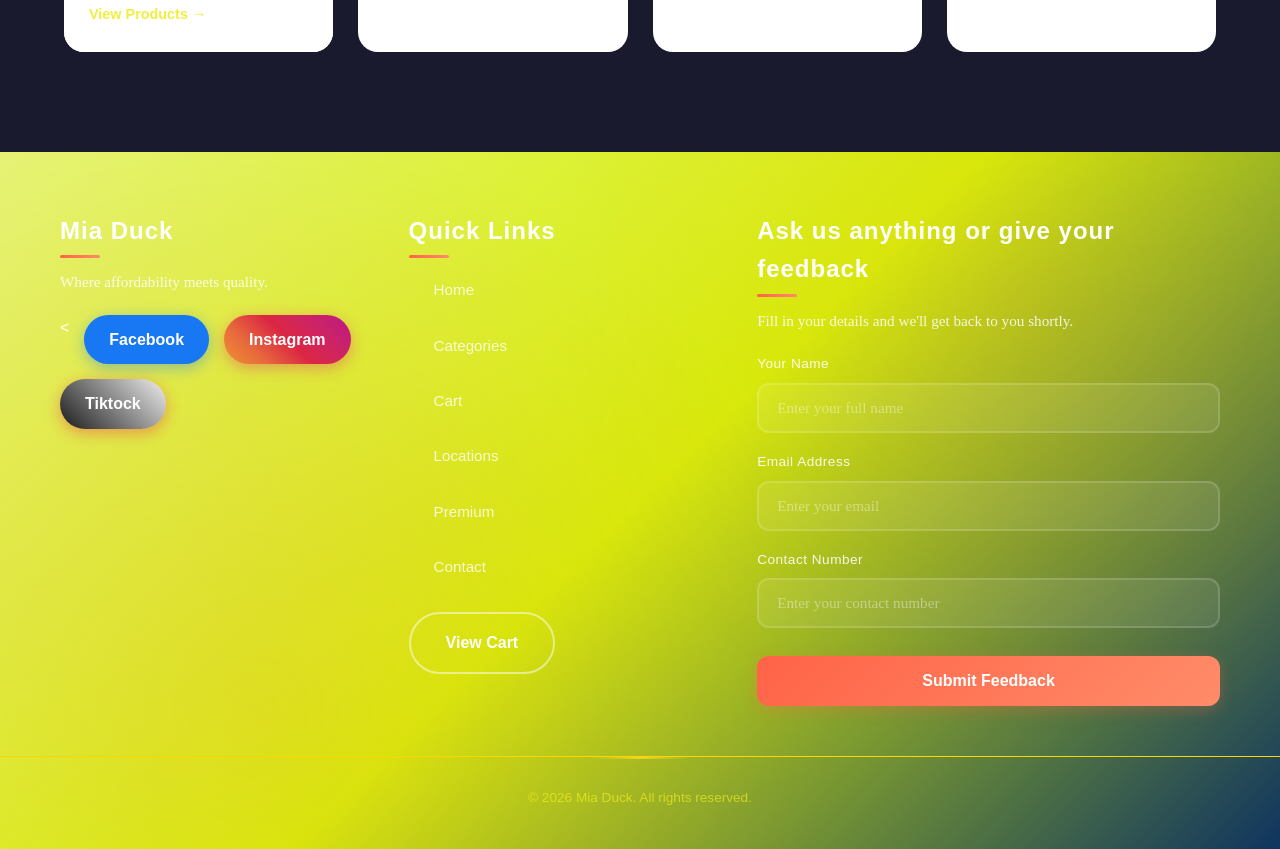
==== commit d5102892: "Add new files and changes" ====
--- a/index.html
+++ b/index.html
@@ -9,16 +9,43 @@
 <body>
      <nav class="navbar">
         <div class="logo">Mia Duck</div>
+        <button class="nav-toggle" aria-label="Toggle navigation">
+            <span class="bar"></span>
+            <span class="bar"></span>
+            <span class="bar"></span>
+        </button>
         <ul class="nav-links">
-            <li><a href="index.html">Home</a></li>
-            <li><a href="categories.html">Categories</a></li>
-            <li><a href="cart.html">Cart</a></li>
-            <li><a href="locations.html">Locations</a></li>
-            <li><a href="premium.html">Premium</a></li>
-            <li><a href="contact.html">Contact</a>
-        </ul>
-        
+  <li><a href="index.html">Home</a></li>
+
+  <li class="dropdown">
+    <a href="categories.html">Categories <span class="arrow">&#9660;</span></a>
+    <ul class="dropdown-menu">
+      <li><a href="kitchenware.html">Kitchen Appliances</a></li>
+      <li><a href="homedecor.html">Home Decor</a></li>
+      <li><a href="stationery.html">Stationery</a></li>
+      <li><a href="beauty.html">Beauty</a></li>
+    </ul>
+  </li>
+
+  <li><a href="cart.html">Cart</a></li>
+
+  <li class="dropdown">
+    <a href="locations.html">Locations <span class="arrow">&#9660;</span></a>
+    <ul class="dropdown-menu">
+      <li><a href="locations.html#nairobi">Nairobi</a></li>
+      <li><a href="locations.html#kiambu">Kiambu</a></li>
+      <li><a href="locations.html#nakuru">Nakuru</a></li>
+      <li><a href="locations.html#roysambu">Roysambu</a></li>
+    </ul>
+  </li>
+
+  <li><a href="premium.html">Premium</a></li>
+  <li><a href="contact.html">Contact</a></li>
+</ul>
+
+ <a href="categories.html#categories" class="nav-cta-oval">Explore Now</a>
     </nav>
+
     <header class="hero">
         <!-- Image  Background -->
         <div class="image-bg">
@@ -45,7 +72,7 @@
                     <span>Buy Now</span>
                     <svg viewBox="0 0 24 24" fill="none" stroke="currentColor"><path d="M5 12h14M12 5l7 7-7 7"/></svg>
                 </a>
-                <a href="#locations" class="btn-secondary">Explore locations</a>
+                <a href="locations.html#locations" class="btn-secondary">Explore locations</a>
             </div>
 
             <!-- Feature Pills -->
@@ -146,17 +173,17 @@
                 </div>
             </div>
 
-            <!-- Rongai -->
+            <!-- Nakuru -->
             <div class="location-card">
                 <div class="card-image">
-                    <img src="https://images.unsplash.com/photo-1601598851547-4302969d0614?w=600&auto=format&fit=crop&q=60&ixlib=rb-4.1.0&ixid=M3wxMjA3fDB8MHxzZWFyY2h8MTh8fHN0b3JlfGVufDB8fDB8fHww" alt="Rongai Branch">
+                    <img src="https://images.unsplash.com/photo-1601598851547-4302969d0614?w=600&auto=format&fit=crop&q=60&ixlib=rb-4.1.0&ixid=M3wxMjA3fDB8MHxzZWFyY2h8MTh8fHN0b3JlfGVufDB8fDB8fHww" alt="Nakuru Branch">
                     <div class="card-overlay">
                         <span class="view-btn">View Details</span>
                     </div>
                 </div>
                 <div class="card-content">
                     <div class="location-badge">Reliable</div>
-                    <h3 class="location-name">Rongai</h3>
+                    <h3 class="location-name">Nakuru</h3>
                     <p class="location-desc">Whether it's Kitchenware or beauty products we got them all while still thinking of your comfort</p>
                     <div class="card-footer">
                         <div class="price">
@@ -171,17 +198,17 @@
                 </div>
             </div>
 
-            <!-- Ngong -->
+            <!-- Roysambu -->
             <div class="location-card">
                 <div class="card-image">
-                    <img src="https://images.unsplash.com/photo-1441986300917-64674bd600d8?w=600&auto=format&fit=crop&q=60&ixlib=rb-4.1.0&ixid=M3wxMjA3fDB8MHxzZWFyY2h8NHx8c3RvcmV8ZW58MHx8MHx8fDA%3D" alt="Ngong Branch">
+                    <img src="https://images.unsplash.com/photo-1441986300917-64674bd600d8?w=600&auto=format&fit=crop&q=60&ixlib=rb-4.1.0&ixid=M3wxMjA3fDB8MHxzZWFyY2h8NHx8c3RvcmV8ZW58MHx8MHx8fDA%3D" alt="Roysambu Branch">
                     <div class="card-overlay">
                         <span class="view-btn">View Details</span>
                     </div>
                 </div>
                 <div class="card-content">
                     <div class="location-badge">Sustainable</div>
-                    <h3 class="location-name">Ngong</h3>
+                    <h3 class="location-name">Roysambu</h3>
                     <p class="location-desc">Get access that last with only the best products</p>
                     <div class="card-footer">
                         <div class="price">
@@ -223,7 +250,7 @@
                         <span> Modern Appliances</span>
                         <span> Sustainable Options</span>
                     </div>
-                    <a href="cart.html#cart" class="category-link">Buy Now →</a>
+                    <a href="kitchenware.html" class="category-link">View Products →</a>
                 </div>
             </div>
 
@@ -243,7 +270,7 @@
                         <span>💡 modern lamps</span>
                         <span> Curtains</span>
                     </div>
-                    <a href="cart.html#cart" class="category-link">Buy Now →</a>
+                    <a href="homedecor.html" class="category-link">View Products →</a>
                 </div>
             </div>
 
@@ -263,7 +290,7 @@
                         <span>🖊️ Pens</span>
                         <span>📁 Folders</span>
                     </div>
-                    <a href="cart.html#cart" class="category-link">Buy Now →</a>
+                    <a href="stationery.html" class="category-link">View Products →</a>
                 </div>
             </div>
 
@@ -283,7 +310,7 @@
                         <span> 🧴 foundation</span>
                         <span> 🌿 skincare</span>
                     </div>
-                    <a href="cart.html#cart" class="category-link">Buy Now →</a>
+                    <a href="beauty.html" class="category-link">View Products →</a>
                 </div>
             </div>
         </div>
@@ -316,9 +343,9 @@
                     <li><a href="cart.html">Cart</a></li>
                     <li><a href="locations.html">Locations</a></li>
                     <li><a href="premium.html">Premium</a></li>
-                    <li><a href="contact.html">Contact</a>
+                    <li><a href="contact.html">Contact</a></li>
                 </ul>
-                <a href="cart.html#cart" class="footer-book-btn">Buy Now</a>
+                <a href="cart.html" class="btn-secondary">View Cart</a>
             </div>
 
             <div class="footer-section">
--- a/home.css
+++ b/home.css
@@ -34,66 +34,101 @@
    2. NAVIGATION STYLING
    ===================== */
 
+/* =====================
+   2. NAVIGATION STYLING
+   ===================== */
+
+/* Dropdown wrapper */
+.nav-links li.dropdown {
+  position: relative;
+}
+
+/* Hide dropdown by default */
+.nav-links .dropdown-menu {
+  display: none;
+  position: absolute;
+  top: 100%;
+  left: 0;
+  background-color: #fff;
+  min-width: 180px;
+  box-shadow: 0 8px 16px rgba(0, 0, 0, 0.1);
+  border-radius: 6px;
+  padding: 8px 0;
+  z-index: 1000;
+  list-style: none;
+  margin: 0;
+}
+
+/* Show on hover */
+.nav-links li.dropdown:hover .dropdown-menu {
+  display: block;
+}
+
+/* Dropdown items */
+.nav-links .dropdown-menu li a {
+  display: block;
+  padding: 10px 16px;
+  white-space: nowrap;
+  color: #333;
+  text-decoration: none;
+}
+
+.nav-links .dropdown-menu li a:hover {
+  background-color: #f5f5f5;
+}
+
+/* Arrow icon */
+.nav-links .arrow {
+  font-size: 10px;
+  margin-left: 4px;
+}
+
 nav {
-    /* Navigation container with yellow accent */
     display: flex;
     justify-content: space-between;
     align-items: center;
-    padding: 20px 50px;
-    background: var(--white);
-    box-shadow: var(--shadow);
+    gap: 20px;
+    padding: 22px 48px;
+    background: rgba(255, 255, 255, 0.95);
+    backdrop-filter: blur(12px);
+    box-shadow: var(--shadow-soft);
     position: sticky;
     top: 0;
-    z-index: 100;
-    transition: var(--transition);
-}
-
-nav:hover {
-    box-shadow: var(--shadow-hover);
+    z-index: 99;
 }
 
 .logo {
-    /* Mia Duck Logo */
     font-size: 28px;
     font-weight: 800;
     background: linear-gradient(135deg, var(--primary-yellow), var(--primary-yellow-dark));
     -webkit-background-clip: text;
     -webkit-text-fill-color: transparent;
-    background-clip: text;
-    letter-spacing: 2px;
 }
 
 .nav-links {
-    /* Navigation menu list */
     display: flex;
     list-style: none;
-    gap: 30px;
-    flex: 1;
-    margin-left: 60px;
+    gap: 28px;
+    align-items: center;
+    flex-wrap: wrap;
 }
 
 .nav-links a {
-    /* Navigation links styling */
     color: var(--text-primary);
-    text-decoration: none;
+    padding: 8px 10px;
     font-weight: 600;
-    padding: 8px 12px;
-    border-radius: 4px;
-    transition: var(--transition);
     position: relative;
 }
 
 .nav-links a::after {
-    /* Underline animation effect on hover */
     content: '';
     position: absolute;
-    bottom: 0;
+    bottom: -2px;
     left: 0;
     width: 0;
     height: 3px;
     background: var(--primary-yellow);
-    border-radius: 2px;
-    transition: width 0.3s ease;
+    transition: width 0.28s ease;
 }
 
 .nav-links a:hover::after {
@@ -101,25 +136,100 @@
 }
 
 .nav-cta-oval {
-    /* Call-to-action button with yellow background */
-    background: var(--primary-yellow);
+    background: linear-gradient(135deg, var(--primary-yellow), var(--primary-yellow-dark));
     color: var(--dark-bg);
-    padding: 12px 28px;
-    border-radius: 25px;
-    text-decoration: none;
+    padding: 12px 26px;
+    border-radius: 30px;
     font-weight: 700;
     transition: var(--transition);
+}
+
+.nav-cta-oval:hover {
+    transform: translateY(-2px);
+    box-shadow: var(--shadow);
+}
+
+.nav-toggle {
+    display: none;
+    width: 44px;
+    height: 44px;
+    border: none;
+    background: transparent;
     cursor: pointer;
-    border: 2px solid var(--primary-yellow);
-}
-
-.nav-cta-oval:hover {
-    background: transparent;
-    color: var(--primary-yellow);
-    transform: translateY(-2px);
-    box-shadow: 0 6px 20px rgba(255, 215, 0, 0.3);
-}
-
+    padding: 0;
+    align-items: center;
+    justify-content: center;
+}
+
+.nav-toggle .bar {
+    display: block;
+    width: 24px;
+    height: 2px;
+    margin: 4px 0;
+    background: var(--text-primary);
+    border-radius: 999px;
+    transition: transform 0.25s ease, opacity 0.25s ease;
+}
+
+.nav-toggle.open .bar:nth-child(1) {
+    transform: translateY(6px) rotate(45deg);
+}
+
+.nav-toggle.open .bar:nth-child(2) {
+    opacity: 0;
+}
+
+.nav-toggle.open .bar:nth-child(3) {
+    transform: translateY(-6px) rotate(-45deg);
+}
+
+@media (max-width: 768px) {
+    nav {
+        padding: 16px 20px;
+    }
+
+    .nav-toggle {
+        display: flex;
+    }
+
+    .nav-links {
+        position: absolute;
+        top: 100%;
+        left: 0;
+        right: 0;
+        background: var(--white);
+        flex-direction: column;
+        gap: 0;
+        padding: 14px 20px;
+        margin: 0;
+        display: none;
+        box-shadow: 0 20px 40px rgba(0, 0, 0, 0.12);
+    }
+
+    .nav-links.mobile-active {
+        display: flex;
+    }
+
+    .nav-links li {
+        width: 100%;
+    }
+
+    .nav-links a {
+        width: 100%;
+        display: block;
+        padding: 14px 0;
+    }
+
+    .nav-links a::after {
+        display: none;
+    }
+
+    .nav-cta-oval {
+        width: 100%;
+        text-align: center;
+        margin-top: 12px;
+    }
+}
 
 /* Hero Section Styles */
 .hero {
@@ -703,7 +813,7 @@
     width: 100%;
 }
 
-.footer-book-btn {
+.button-secondary {
     display: inline-block;
     padding: 14px 35px;
     background: linear-gradient(135deg, #ff6347, #ff8c69);
@@ -719,7 +829,7 @@
     overflow: hidden;
 }
 
-.footer-book-btn::before {
+.button-secondary::before {
     content: '';
     position: absolute;
     top: 0;
@@ -731,12 +841,12 @@
     transition: opacity 0.3s ease;
 }
 
-.footer-book-btn:hover {
+.button-secondary:hover {
     transform: translateY(-4px) scale(1.02);
     box-shadow: 0 12px 35px rgba(255, 99, 71, 0.5);
 }
 
-.footer-book-btn:hover::before {
+.button-secondary::before {
     opacity: 1;
 }
 
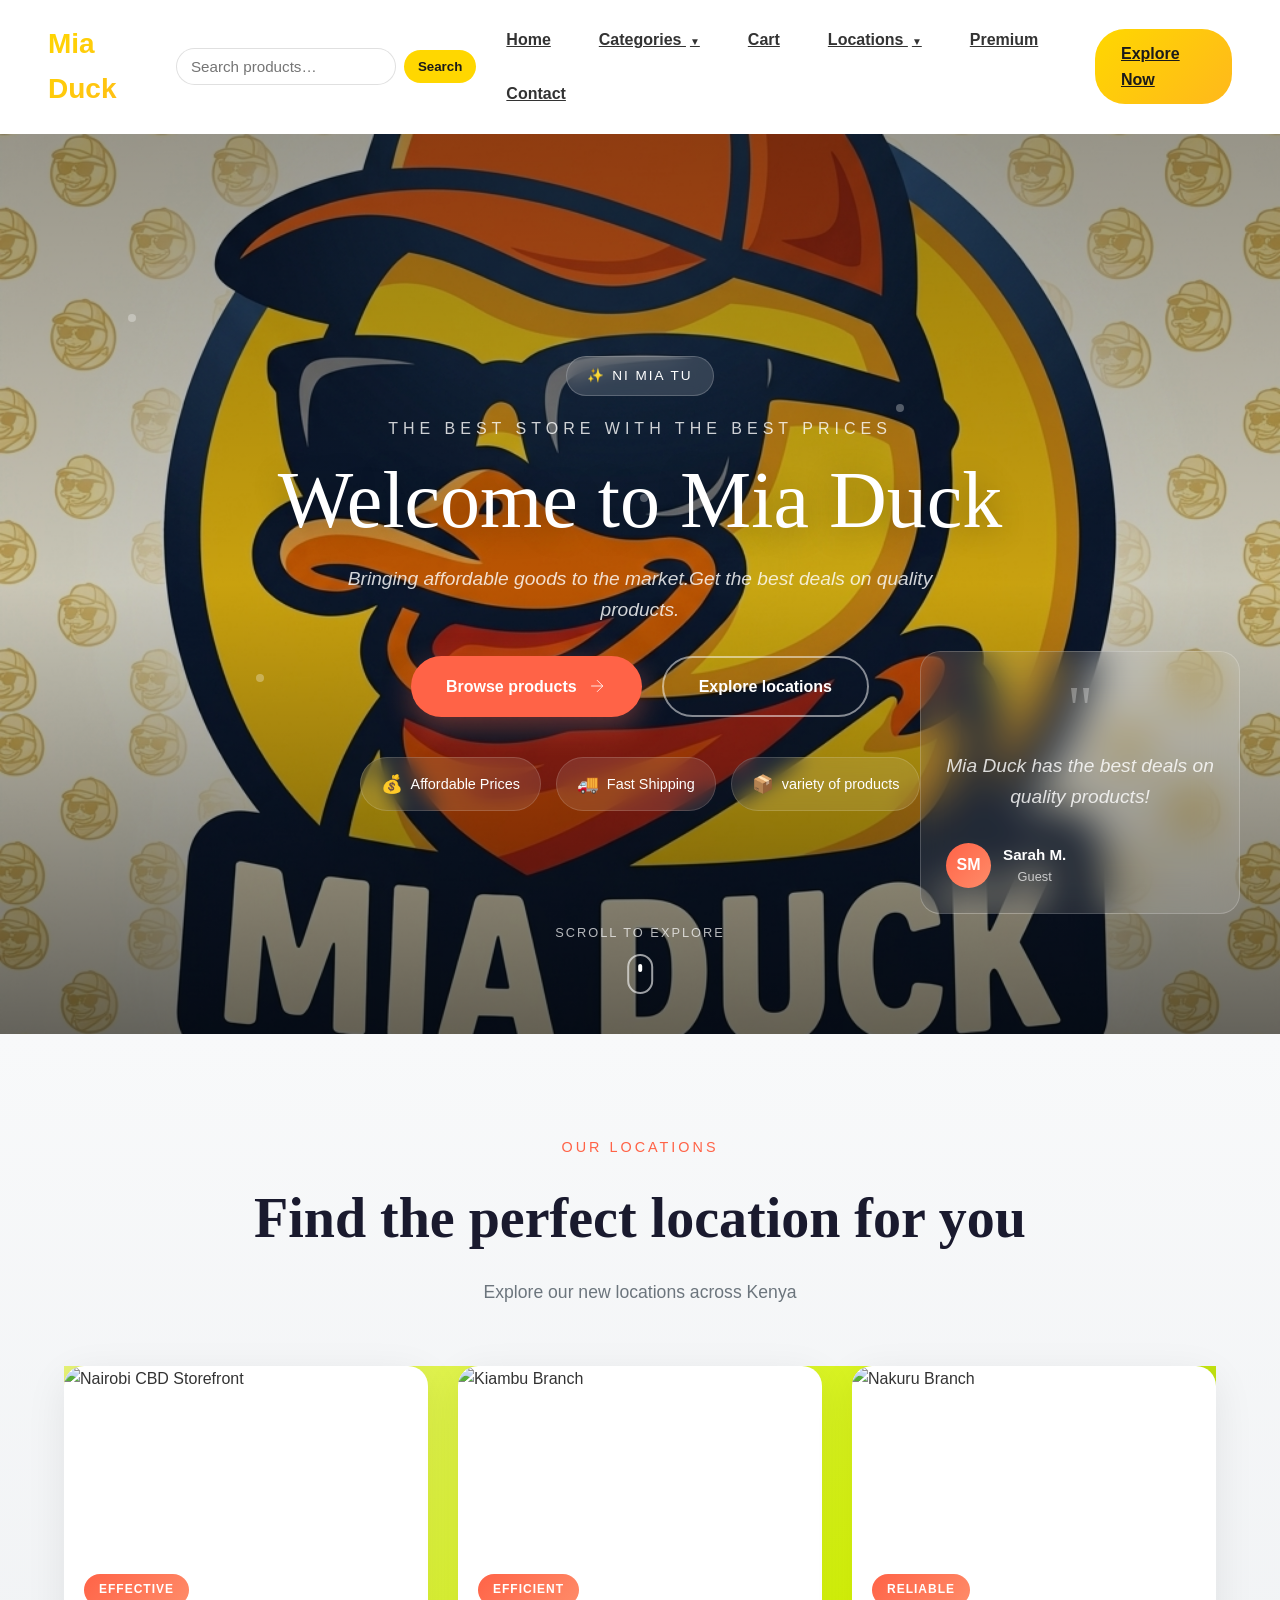
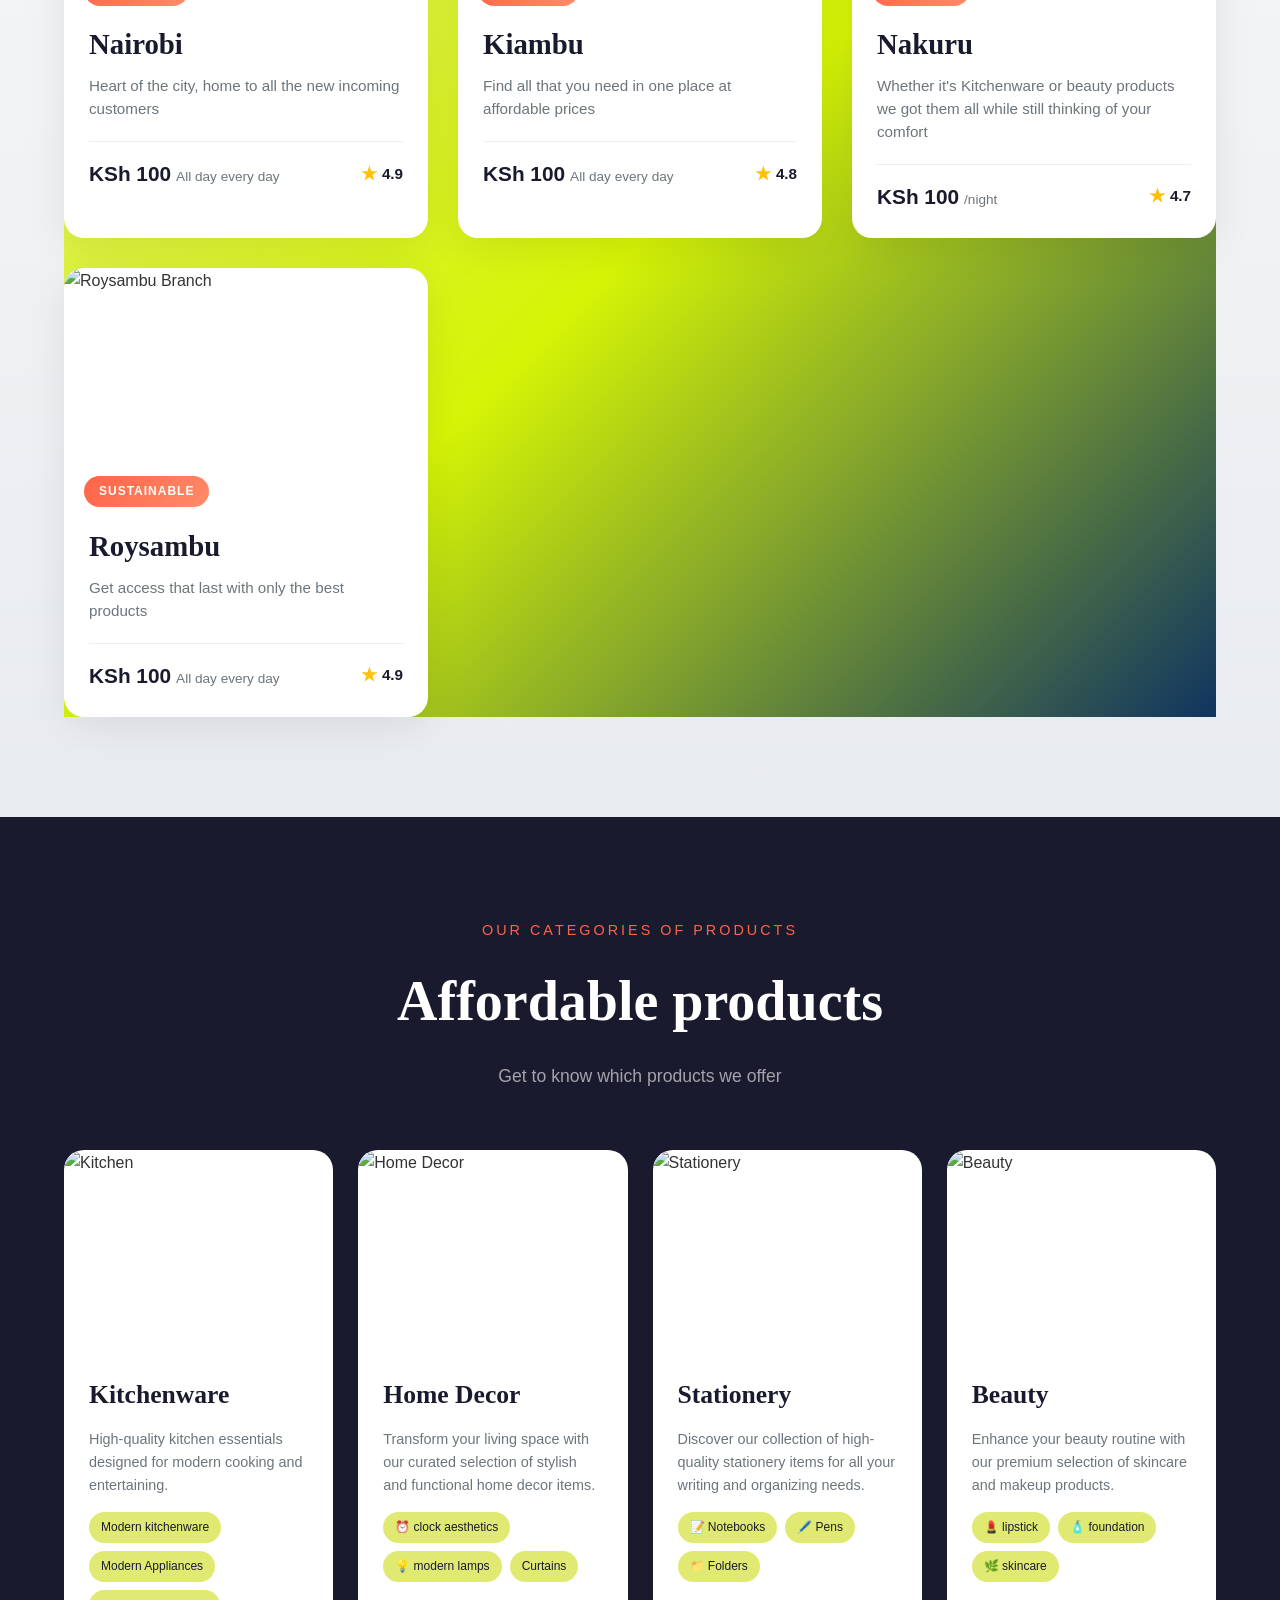
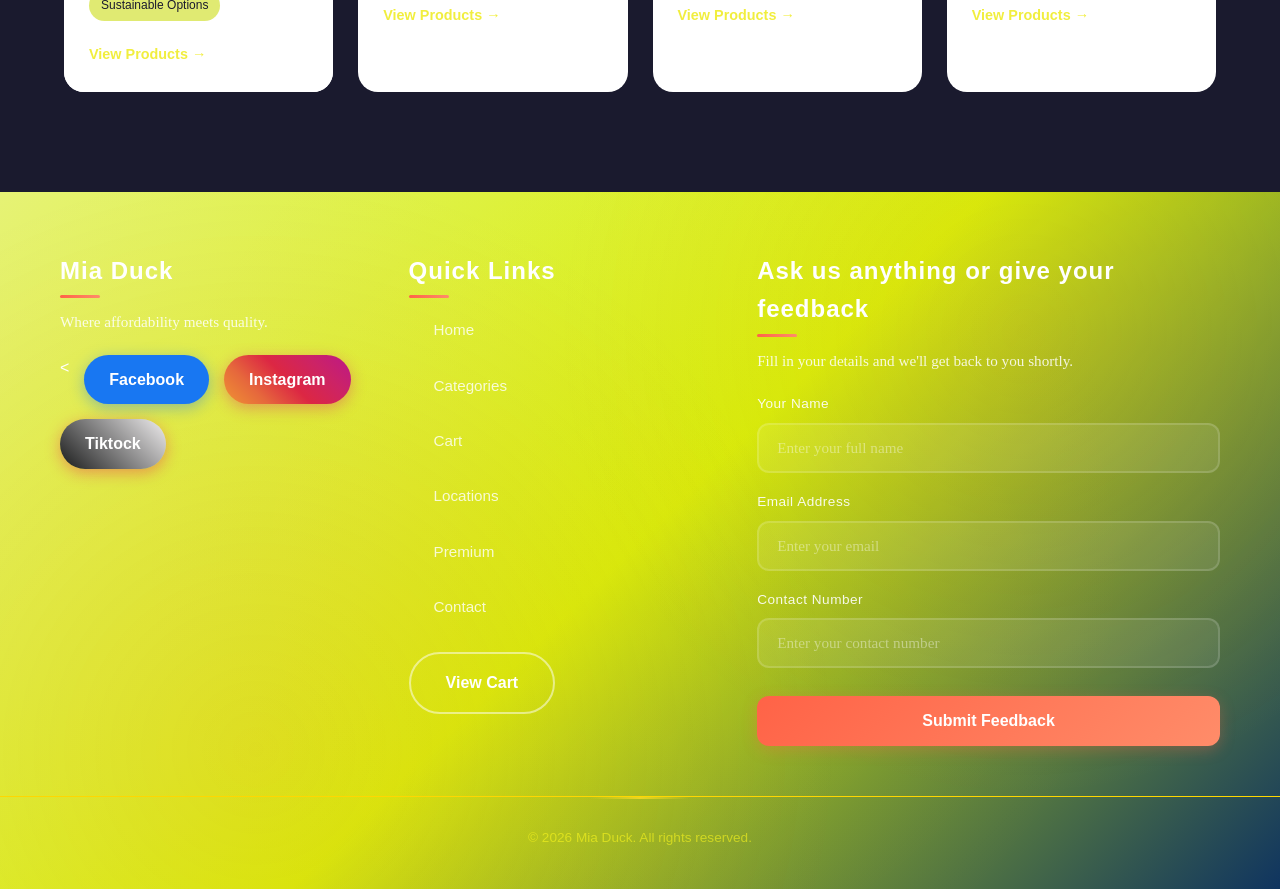
==== commit 990b6113: "Add changes" ====
--- a/index.html
+++ b/index.html
@@ -68,8 +68,8 @@
             <p class="hero-description">Bringing affordable goods to the market.Get the best deals on quality products.</p>
 
             <div class="hero-buttons">
-                <a href="cart.html#cart" class="btn-primary">
-                    <span>Buy Now</span>
+                <a href="categories.html" class="btn-primary">
+                    <span>Browse products</span>
                     <svg viewBox="0 0 24 24" fill="none" stroke="currentColor"><path d="M5 12h14M12 5l7 7-7 7"/></svg>
                 </a>
                 <a href="locations.html#locations" class="btn-secondary">Explore locations</a>
--- a/home.css
+++ b/home.css
@@ -1479,3 +1479,71 @@
         height: 180px;
     }
 }
+
+
+/* Mini cart drawer */
+.mini-cart {
+    position: fixed;
+    right: 20px;
+    bottom: 20px;
+    width: 360px;
+    max-width: calc(100% - 40px);
+    transform: translateY(24px) scale(0.98);
+    opacity: 0;
+    pointer-events: none;
+    transition: transform 0.28s ease, opacity 0.28s ease;
+    z-index: 12000;
+}
+.mini-cart.open {
+    transform: translateY(0) scale(1);
+    opacity: 1;
+    pointer-events: auto;
+}
+.mini-cart-panel {
+    background: linear-gradient(180deg,#fff 0%, #fff9ea 100%);
+    border-radius: 16px;
+    box-shadow: 0 30px 60px rgba(0,0,0,0.16);
+    overflow: hidden;
+    border: 1px solid rgba(255,215,0,0.12);
+}
+.mini-cart-header {
+    display:flex;
+    align-items:center;
+    justify-content:space-between;
+    padding:12px 16px;
+    font-weight:700;
+    background: linear-gradient(90deg, rgba(255,238,102,0.12), rgba(255,215,0,0.06));
+}
+.mini-cart-close {
+    background:transparent;
+    border:none;
+    font-size:16px;
+    cursor:pointer;
+}
+.mini-cart-list {
+    max-height:220px;
+    overflow:auto;
+    padding:12px 14px;
+    display:flex;
+    flex-direction:column;
+    gap:10px;
+}
+.mini-cart-item {
+    display:flex;
+    justify-content:space-between;
+    align-items:center;
+    padding:8px 10px;
+    background:#fff;
+    border-radius:10px;
+    box-shadow: 0 6px 18px rgba(255,183,28,0.06);
+}
+.mini-item-name { font-weight:600; font-size:0.95rem; }
+.mini-item-meta { font-size:0.9rem; color:#555; display:flex; gap:10px; align-items:center; }
+.mini-cart-more { text-align:center; color:#666; font-size:0.9rem; padding:6px 0; }
+.mini-cart-footer { display:flex; align-items:center; justify-content:space-between; gap:12px; padding:12px; border-top:1px dashed rgba(0,0,0,0.04); }
+.mini-cart-btn { padding:8px 12px; border-radius:8px; background:#fff; border:1px solid rgba(0,0,0,0.06); cursor:pointer; }
+.mini-cart-btn.primary { background: linear-gradient(135deg,var(--primary-yellow),var(--primary-yellow-dark)); color:var(--dark-bg); font-weight:700; border:none; }
+
+/* Small added state for button */
+.add-to-cart-btn.added { background: #e6e6e6; color: #333; }
+
